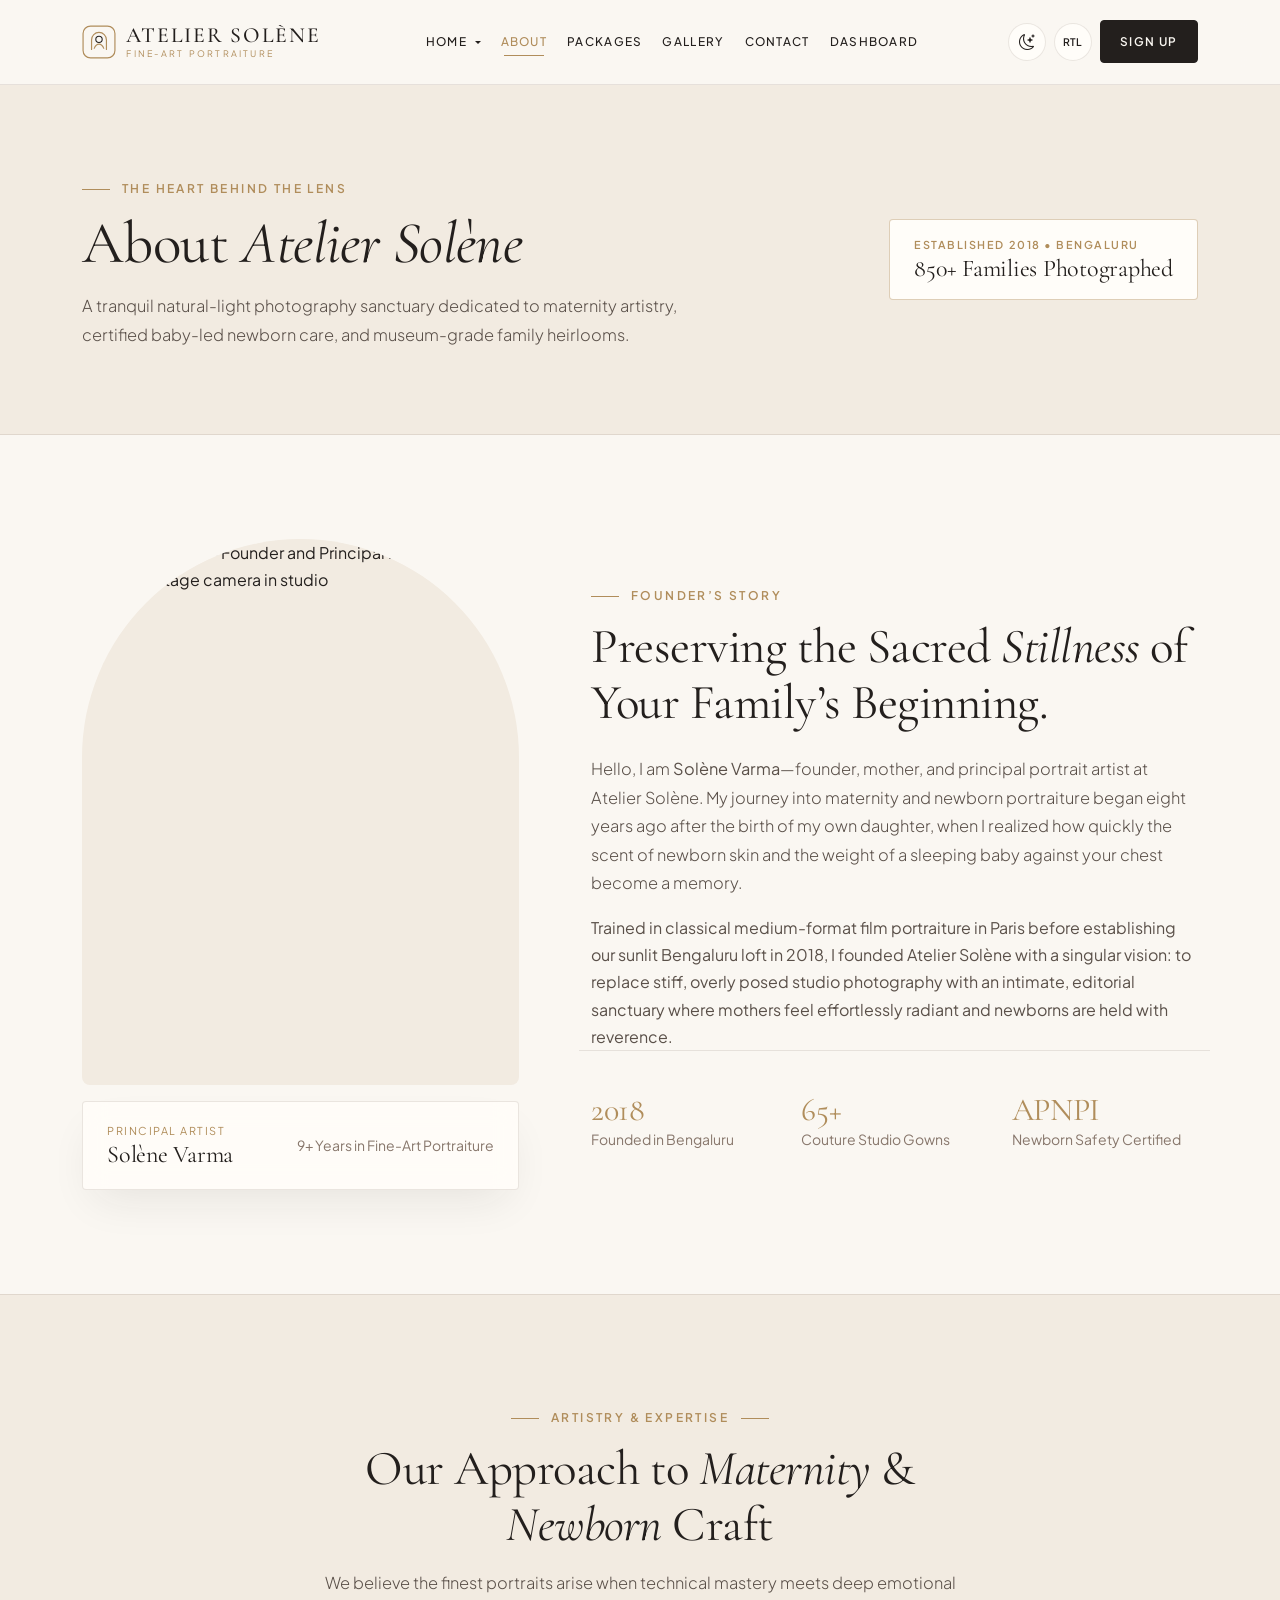
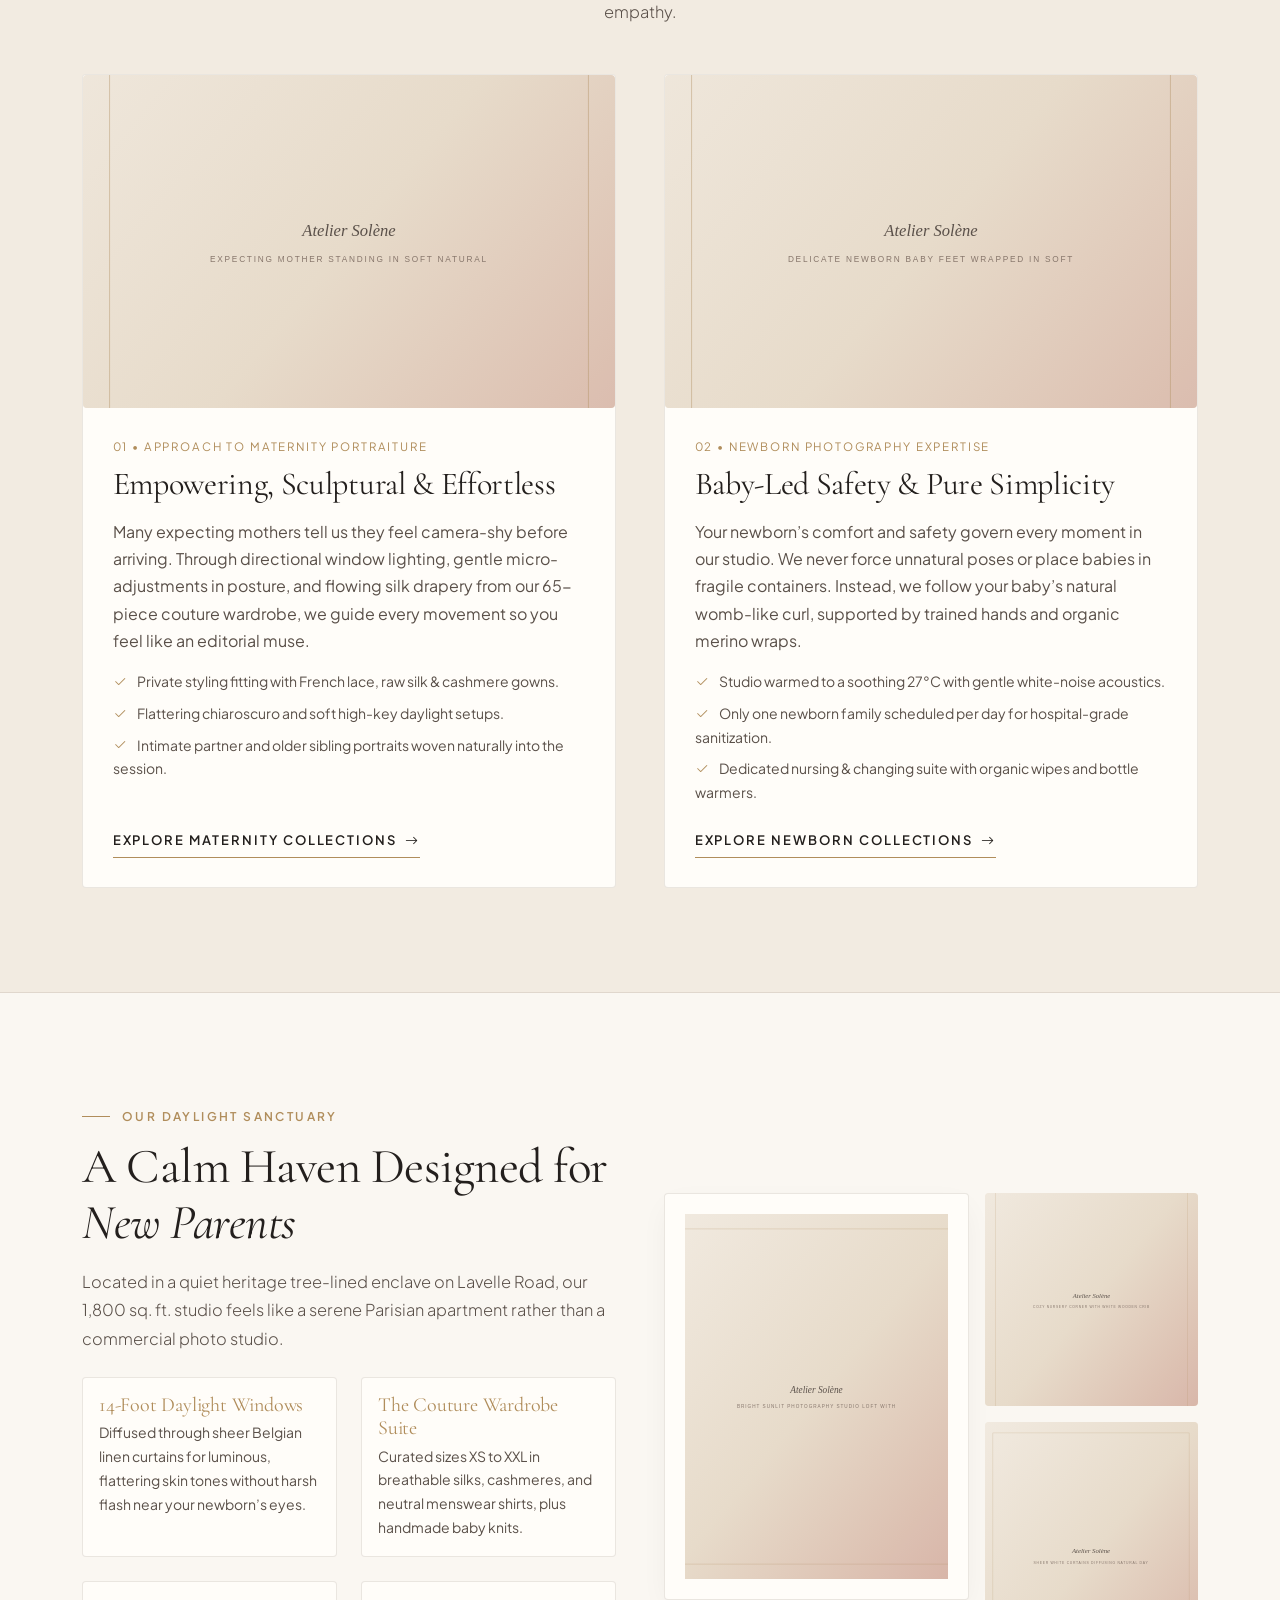
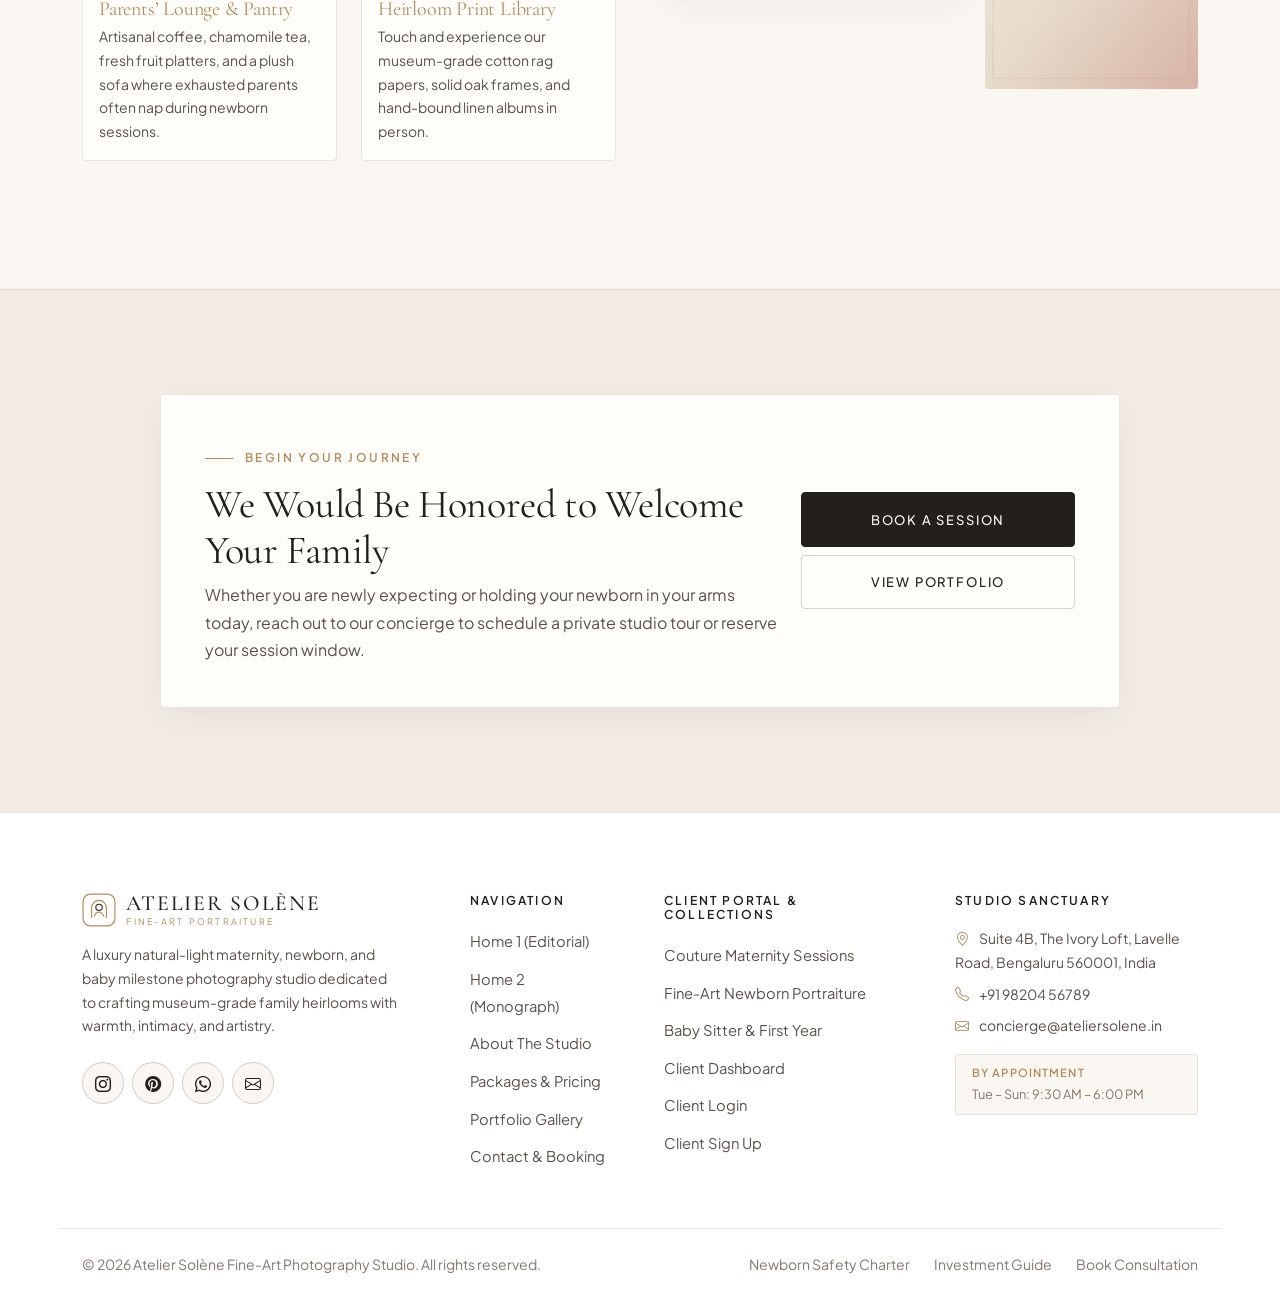
==== about.html @ eba4c321 "Your commit message" ====
<!DOCTYPE html>
<html lang="en" data-theme="light">
<head>
  <meta charset="UTF-8">
  <meta name="viewport" content="width=device-width, initial-scale=1.0">
  <title>About Our Studio | Atelier Solène Newborn &amp; Maternity Photography</title>
  <meta name="description" content="Meet Solène Varma and discover the story, philosophy, newborn safety expertise, and natural-light sanctuary of Atelier Solène Fine-Art Photography Studio.">
  <link rel="icon" type="image/svg+xml" href="assets/images/favicon.svg">

  <!-- Google Fonts -->
  <link rel="preconnect" href="https://fonts.googleapis.com">
  <link rel="preconnect" href="https://fonts.gstatic.com" crossorigin>
  <link href="https://fonts.googleapis.com/css2?family=Cormorant+Garamond:ital,wght@0,300;0,400;0,500;0,600;1,400;1,500&family=Plus+Jakarta+Sans:wght@300;400;500;600&display=swap" rel="stylesheet">

  <!-- Bootstrap 5.3 CSS & Bootstrap Icons -->
  <link href="https://cdn.jsdelivr.net/npm/bootstrap@5.3.3/dist/css/bootstrap.min.css" rel="stylesheet">
  <link href="https://cdn.jsdelivr.net/npm/bootstrap-icons@1.11.3/font/bootstrap-icons.min.css" rel="stylesheet">

  <!-- Custom Studio Stylesheet -->
  <link rel="stylesheet" href="assets/css/style.css">
</head>
<body class="has-fixed-navbar">

  <!-- ========================================================================
       FIXED SCROLL-DOWN NAVIGATION BAR
       ======================================================================== -->
  <header class="studio-navbar">
    <nav class="navbar navbar-expand-xl" aria-label="Main Navigation">
      <div class="container">
        <a class="navbar-brand-luxury" href="index.html">
          <svg class="brand-icon-svg" viewBox="0 0 64 64" fill="none" aria-hidden="true">
            <rect x="2" y="2" width="60" height="60" rx="14" stroke="#B08D5B" stroke-width="2.2"/>
            <path d="M18 46V28C18 20.268 24.268 14 32 14C39.732 14 46 20.268 46 28V46" stroke="#B08D5B" stroke-width="2.2" stroke-linecap="round"/>
            <circle cx="32" cy="27" r="6" stroke="currentColor" stroke-width="2"/>
            <path d="M23 44C25.2 38.5 28.4 36 32 36C35.6 36 38.8 38.5 41 44" stroke="#B08D5B" stroke-width="2" stroke-linecap="round"/>
          </svg>
          <span class="brand-text-wrap">
            <span class="brand-title">Atelier Solène</span>
            <span class="brand-sub">Fine-Art Portraiture</span>
          </span>
        </a>

        <div class="d-flex align-items-center gap-2 d-xl-none">
          <button type="button" class="theme-toggle-btn" aria-label="Toggle theme">
            <i class="bi bi-moon-stars"></i>
          </button>
          <button type="button" class="rtl-toggle-btn" aria-label="Toggle RTL layout">RTL</button>
          <button class="navbar-toggler" type="button" data-bs-toggle="collapse" data-bs-target="#studioNavbarCollapse" aria-controls="studioNavbarCollapse" aria-expanded="false" aria-label="Toggle navigation">
            <i class="bi bi-list fs-4"></i>
          </button>
        </div>

        <div class="collapse navbar-collapse" id="studioNavbarCollapse">
          <ul class="navbar-nav mx-auto">
            <li class="nav-item dropdown">
              <a class="nav-link dropdown-toggle" href="index.html" id="homeDropdown" role="button" data-bs-toggle="dropdown" aria-expanded="false">
                Home
              </a>
              <ul class="dropdown-menu" aria-labelledby="homeDropdown">
                <li>
                  <a class="dropdown-item" href="index.html">
                    <span>Home 1 — Editorial Studio</span>
                    <span class="demo-tag">01</span>
                  </a>
                </li>
                <li>
                  <a class="dropdown-item" href="home-2.html">
                    <span>Home 2 — Fine-Art Monograph</span>
                    <span class="demo-tag">02</span>
                  </a>
                </li>
              </ul>
            </li>
            <li class="nav-item">
              <a class="nav-link active" href="about.html">About</a>
            </li>
            <li class="nav-item">
              <a class="nav-link" href="packages.html">Packages</a>
            </li>
            <li class="nav-item">
              <a class="nav-link" href="gallery.html">Gallery</a>
            </li>
            <li class="nav-item">
              <a class="nav-link" href="contact.html">Contact</a>
            </li>
            <li class="nav-item">
              <a class="nav-link" href="dashboard.html">Dashboard</a>
            </li>
          </ul>

          <div class="navbar-actions">
            <button type="button" class="theme-toggle-btn d-none d-xl-inline-flex" aria-label="Toggle light or dark theme">
              <i class="bi bi-moon-stars"></i>
            </button>
            <button type="button" class="rtl-toggle-btn d-none d-xl-inline-flex" aria-label="Toggle RTL layout">RTL</button>
            <a href="signup.html" class="btn-nav-book">
              Sign Up
            </a>
          </div>
        </div>
      </div>
    </nav>
  </header>

  <main>
    <!-- ======================================================================
         UNIFORM NON-HOME PAGE HERO SECTION
         ====================================================================== -->
    <section class="page-hero">
      <div class="container">
        <div class="row align-items-center g-4">
          <div class="col-lg-8 gsap-hero-fade">
            <span class="eyebrow">The Heart Behind The Lens</span>
            <h1 class="display-editorial mb-3">
              About <em>Atelier Solène</em>
            </h1>
            <p class="section-subtitle mb-0" style="max-width: 650px;">
              A tranquil natural-light photography sanctuary dedicated to maternity artistry, certified baby-led newborn care, and museum-grade family heirlooms.
            </p>
          </div>
          <div class="col-lg-4 text-lg-end gsap-hero-fade">
            <div class="p-3 px-4 bg-surface border rounded-1 d-inline-block text-start" style="border-color: var(--border-gold) !important;">
              <span class="small text-gold text-uppercase fw-semibold d-block" style="letter-spacing: 0.14em; font-size: 0.68rem;">Established 2018 &bull; Bengaluru</span>
              <span class="font-serif fs-4">850+ Families Photographed</span>
            </div>
          </div>
        </div>
      </div>
    </section>

    <!-- ======================================================================
         1. PHOTOGRAPHER INTRODUCTION & STUDIO STORY
         ====================================================================== -->
    <section class="section-py-lg bg-ivory">
      <div class="container">
        <div class="row align-items-center g-5">
          <div class="col-lg-5 gsap-reveal">
            <div class="position-relative">
              <div class="photo-frame frame-arch ratio-portrait">
                <img src="https://images.pexels.com/photos/30752538/pexels-photo-30752538.jpeg?auto=compress&cs=tinysrgb&w=1000" alt="Solène Varma — Founder and Principal Photographer holding vintage camera in studio">
              </div>
              <div class="editorial-badge mt-3 d-flex align-items-center justify-content-between">
                <div>
                  <span class="small text-gold text-uppercase d-block" style="letter-spacing: 0.14em; font-size: 0.68rem;">Principal Artist</span>
                  <strong class="font-serif fs-4">Solène Varma</strong>
                </div>
                <span class="small text-muted-luxury">9+ Years in Fine-Art Portraiture</span>
              </div>
            </div>
          </div>

          <div class="col-lg-7 ps-lg-5 gsap-reveal">
            <span class="eyebrow">Founder’s Story</span>
            <h2 class="section-title mb-4">
              Preserving the Sacred <em>Stillness</em> of Your Family’s Beginning.
            </h2>
            <p class="section-subtitle mb-3">
              Hello, I am <strong>Solène Varma</strong>—founder, mother, and principal portrait artist at Atelier Solène. My journey into maternity and newborn portraiture began eight years ago after the birth of my own daughter, when I realized how quickly the scent of newborn skin and the weight of a sleeping baby against your chest become a memory.
            </p>
            <p class="text-secondary-luxury mb-4">
              Trained in classical medium-format film portraiture in Paris before establishing our sunlit Bengaluru loft in 2018, I founded Atelier Solène with a singular vision: to replace stiff, overly posed studio photography with an intimate, editorial sanctuary where mothers feel effortlessly radiant and newborns are held with reverence.
            </p>

            <div class="row g-4 pt-3 border-top" style="border-color: var(--border-subtle) !important;">
              <div class="col-sm-4">
                <div class="font-serif fs-2 text-gold">2018</div>
                <div class="small text-muted-luxury">Founded in Bengaluru</div>
              </div>
              <div class="col-sm-4">
                <div class="font-serif fs-2 text-gold">65+</div>
                <div class="small text-muted-luxury">Couture Studio Gowns</div>
              </div>
              <div class="col-sm-4">
                <div class="font-serif fs-2 text-gold">APNPI</div>
                <div class="small text-muted-luxury">Newborn Safety Certified</div>
              </div>
            </div>
          </div>
        </div>
      </div>
    </section>

    <!-- ======================================================================
         2. PHOTOGRAPHY PHILOSOPHY & DUAL EXPERTISE (MATERNITY + NEWBORN)
         ====================================================================== -->
    <section class="section-py-lg bg-beige border-top border-bottom" style="border-color: var(--border-subtle) !important;">
      <div class="container">
        <div class="text-center mx-auto mb-5 gsap-reveal" style="max-width: 700px;">
          <span class="eyebrow center">Artistry &amp; Expertise</span>
          <h2 class="section-title">Our Approach to <em>Maternity</em> &amp; <em>Newborn</em> Craft</h2>
          <p class="section-subtitle mb-0">
            We believe the finest portraits arise when technical mastery meets deep emotional empathy.
          </p>
        </div>

        <div class="row g-5 align-items-stretch">
          <div class="col-lg-6 gsap-reveal">
            <div class="showcase-card h-100 d-flex flex-column">
              <div class="photo-frame ratio-landscape">
                <img src="https://images.pexels.com/photos/27756196/pexels-photo-27756196.jpeg?auto=compress&cs=tinysrgb&w=1000" alt="Expecting mother standing in soft natural window light" loading="lazy">
              </div>
              <div class="showcase-card-body flex-grow-1 d-flex flex-column justify-content-between">
                <div>
                  <span class="showcase-meta">01 &bull; Approach to Maternity Portraiture</span>
                  <h3 class="h2 font-serif mb-3">Empowering, Sculptural &amp; Effortless</h3>
                  <p class="text-secondary-luxury mb-3">
                    Many expecting mothers tell us they feel camera-shy before arriving. Through directional window lighting, gentle micro-adjustments in posture, and flowing silk drapery from our 65-piece couture wardrobe, we guide every movement so you feel like an editorial muse.
                  </p>
                  <ul class="small text-secondary-luxury mb-4">
                    <li class="mb-2"><i class="bi bi-check2 text-gold me-2"></i> Private styling fitting with French lace, raw silk &amp; cashmere gowns.</li>
                    <li class="mb-2"><i class="bi bi-check2 text-gold me-2"></i> Flattering chiaroscuro and soft high-key daylight setups.</li>
                    <li><i class="bi bi-check2 text-gold me-2"></i> Intimate partner and older sibling portraits woven naturally into the session.</li>
                  </ul>
                </div>
                <a href="packages.html#maternity-collection" class="btn-editorial-link align-self-start">
                  <span>Explore Maternity Collections</span>
                  <i class="bi bi-arrow-right"></i>
                </a>
              </div>
            </div>
          </div>

          <div class="col-lg-6 gsap-reveal">
            <div class="showcase-card h-100 d-flex flex-column">
              <div class="photo-frame ratio-landscape">
                <img src="https://images.pexels.com/photos/30327344/pexels-photo-30327344.jpeg?auto=compress&cs=tinysrgb&w=1000" alt="Delicate newborn baby feet wrapped in soft neutral knit blanket" loading="lazy">
              </div>
              <div class="showcase-card-body flex-grow-1 d-flex flex-column justify-content-between">
                <div>
                  <span class="showcase-meta">02 &bull; Newborn Photography Expertise</span>
                  <h3 class="h2 font-serif mb-3">Baby-Led Safety &amp; Pure Simplicity</h3>
                  <p class="text-secondary-luxury mb-3">
                    Your newborn’s comfort and safety govern every moment in our studio. We never force unnatural poses or place babies in fragile containers. Instead, we follow your baby’s natural womb-like curl, supported by trained hands and organic merino wraps.
                  </p>
                  <ul class="small text-secondary-luxury mb-4">
                    <li class="mb-2"><i class="bi bi-check2 text-gold me-2"></i> Studio warmed to a soothing 27°C with gentle white-noise acoustics.</li>
                    <li class="mb-2"><i class="bi bi-check2 text-gold me-2"></i> Only one newborn family scheduled per day for hospital-grade sanitization.</li>
                    <li><i class="bi bi-check2 text-gold me-2"></i> Dedicated nursing &amp; changing suite with organic wipes and bottle warmers.</li>
                  </ul>
                </div>
                <a href="packages.html#newborn-collection" class="btn-editorial-link align-self-start">
                  <span>Explore Newborn Collections</span>
                  <i class="bi bi-arrow-right"></i>
                </a>
              </div>
            </div>
          </div>
        </div>
      </div>
    </section>

    <!-- ======================================================================
         3. THE STUDIO ENVIRONMENT & CLIENT EXPERIENCE
         ====================================================================== -->
    <section class="section-py-lg bg-ivory">
      <div class="container">
        <div class="row align-items-center g-5">
          <div class="col-lg-6 gsap-reveal">
            <span class="eyebrow">Our Daylight Sanctuary</span>
            <h2 class="section-title">
              A Calm Haven Designed for <em>New Parents</em>
            </h2>
            <p class="section-subtitle mb-4">
              Located in a quiet heritage tree-lined enclave on Lavelle Road, our 1,800 sq. ft. studio feels like a serene Parisian apartment rather than a commercial photo studio.
            </p>

            <div class="row g-4 mb-4">
              <div class="col-sm-6">
                <div class="p-3 bg-surface border rounded-1 h-100" style="border-color: var(--border-subtle) !important;">
                  <h3 class="h5 font-serif text-gold mb-1">14-Foot Daylight Windows</h3>
                  <p class="small text-secondary-luxury mb-0">
                    Diffused through sheer Belgian linen curtains for luminous, flattering skin tones without harsh flash near your newborn’s eyes.
                  </p>
                </div>
              </div>
              <div class="col-sm-6">
                <div class="p-3 bg-surface border rounded-1 h-100" style="border-color: var(--border-subtle) !important;">
                  <h3 class="h5 font-serif text-gold mb-1">The Couture Wardrobe Suite</h3>
                  <p class="small text-secondary-luxury mb-0">
                    Curated sizes XS to XXL in breathable silks, cashmeres, and neutral menswear shirts, plus handmade baby knits.
                  </p>
                </div>
              </div>
              <div class="col-sm-6">
                <div class="p-3 bg-surface border rounded-1 h-100" style="border-color: var(--border-subtle) !important;">
                  <h3 class="h5 font-serif text-gold mb-1">Parents’ Lounge &amp; Pantry</h3>
                  <p class="small text-secondary-luxury mb-0">
                    Artisanal coffee, chamomile tea, fresh fruit platters, and a plush sofa where exhausted parents often nap during newborn sessions.
                  </p>
                </div>
              </div>
              <div class="col-sm-6">
                <div class="p-3 bg-surface border rounded-1 h-100" style="border-color: var(--border-subtle) !important;">
                  <h3 class="h5 font-serif text-gold mb-1">Heirloom Print Library</h3>
                  <p class="small text-secondary-luxury mb-0">
                    Touch and experience our museum-grade cotton rag papers, solid oak frames, and hand-bound linen albums in person.
                  </p>
                </div>
              </div>
            </div>
          </div>

          <div class="col-lg-6 gsap-reveal">
            <div class="row g-3">
              <div class="col-7">
                <div class="photo-frame frame-museum ratio-tall">
                  <img src="https://images.pexels.com/photos/29012619/pexels-photo-29012619.jpeg?auto=compress&cs=tinysrgb&w=900" alt="Bright sunlit photography studio loft with soft white interiors" loading="lazy">
                </div>
              </div>
              <div class="col-5 d-flex flex-column justify-content-between gap-3">
                <div class="photo-frame ratio-square">
                  <img src="https://images.pexels.com/photos/11116578/pexels-photo-11116578.jpeg?auto=compress&cs=tinysrgb&w=600" alt="Cozy nursery corner with white wooden crib in natural light" loading="lazy">
                </div>
                <div class="photo-frame ratio-portrait">
                  <img src="https://images.pexels.com/photos/8082565/pexels-photo-8082565.jpeg?auto=compress&cs=tinysrgb&w=600" alt="Sheer white curtains diffusing natural daylight in studio" loading="lazy">
                </div>
              </div>
            </div>
          </div>
        </div>
      </div>
    </section>

    <!-- ======================================================================
         4. WHY FAMILIES CHOOSE ATELIER SOLÈNE & FINAL CTA
         ====================================================================== -->
    <section class="section-py-lg bg-beige border-top" style="border-color: var(--border-subtle) !important;">
      <div class="container">
        <div class="luxury-form-card mx-auto gsap-reveal" style="max-width: 960px;">
          <div class="row align-items-center g-4">
            <div class="col-lg-8">
              <span class="eyebrow">Begin Your Journey</span>
              <h2 class="h1 font-serif mb-2">We Would Be Honored to Welcome Your Family</h2>
              <p class="text-secondary-luxury mb-0">
                Whether you are newly expecting or holding your newborn in your arms today, reach out to our concierge to schedule a private studio tour or reserve your session window.
              </p>
            </div>
            <div class="col-lg-4 text-lg-end">
              <a href="contact.html#enquiry-form" class="btn-luxury btn-luxury-primary w-100 mb-2">
                Book a Session
              </a>
              <a href="gallery.html" class="btn-luxury btn-luxury-outline w-100">
                View Portfolio
              </a>
            </div>
          </div>
        </div>
      </div>
    </section>
  </main>

  <!-- ========================================================================
       ELEGANT MULTI-COLUMN FOOTER (WHITE IN LIGHT MODE)
       ======================================================================== -->
  <footer class="studio-footer">
    <div class="container">
      <div class="row g-5 pb-5 border-bottom" style="border-color: var(--border-subtle) !important;">
        <div class="col-lg-4">
          <a class="navbar-brand-luxury mb-3 d-inline-flex" href="index.html">
            <svg class="brand-icon-svg" viewBox="0 0 64 64" fill="none" aria-hidden="true">
              <rect x="2" y="2" width="60" height="60" rx="14" stroke="#B08D5B" stroke-width="2.2"/>
              <path d="M18 46V28C18 20.268 24.268 14 32 14C39.732 14 46 20.268 46 28V46" stroke="#B08D5B" stroke-width="2.2" stroke-linecap="round"/>
              <circle cx="32" cy="27" r="6" stroke="currentColor" stroke-width="2"/>
              <path d="M23 44C25.2 38.5 28.4 36 32 36C35.6 36 38.8 38.5 41 44" stroke="#B08D5B" stroke-width="2" stroke-linecap="round"/>
            </svg>
            <span class="brand-text-wrap">
              <span class="brand-title">Atelier Solène</span>
              <span class="brand-sub">Fine-Art Portraiture</span>
            </span>
          </a>
          <p class="small text-secondary-luxury mb-4 pe-lg-4">
            A luxury natural-light maternity, newborn, and baby milestone photography studio dedicated to crafting museum-grade family heirlooms with warmth, intimacy, and artistry.
          </p>
          <div class="d-flex align-items-center gap-2">
            <a href="https://instagram.com" target="_blank" rel="noopener noreferrer" class="social-circle-link" aria-label="Instagram">
              <i class="bi bi-instagram"></i>
            </a>
            <a href="https://pinterest.com" target="_blank" rel="noopener noreferrer" class="social-circle-link" aria-label="Pinterest">
              <i class="bi bi-pinterest"></i>
            </a>
            <a href="https://wa.me/919820456789" target="_blank" rel="noopener noreferrer" class="social-circle-link" aria-label="WhatsApp">
              <i class="bi bi-whatsapp"></i>
            </a>
            <a href="mailto:concierge@ateliersolene.in" class="social-circle-link" aria-label="Email Us">
              <i class="bi bi-envelope"></i>
            </a>
          </div>
        </div>

        <div class="col-6 col-md-4 col-lg-2">
          <h3 class="footer-heading">Navigation</h3>
          <ul class="footer-links">
            <li><a href="index.html">Home 1 (Editorial)</a></li>
            <li><a href="home-2.html">Home 2 (Monograph)</a></li>
            <li><a href="about.html">About The Studio</a></li>
            <li><a href="packages.html">Packages &amp; Pricing</a></li>
            <li><a href="gallery.html">Portfolio Gallery</a></li>
            <li><a href="contact.html">Contact &amp; Booking</a></li>
          </ul>
        </div>

        <div class="col-6 col-md-4 col-lg-3">
          <h3 class="footer-heading">Client Portal &amp; Collections</h3>
          <ul class="footer-links">
            <li><a href="packages.html#maternity-collection">Couture Maternity Sessions</a></li>
            <li><a href="packages.html#newborn-collection">Fine-Art Newborn Portraiture</a></li>
            <li><a href="packages.html#milestone-collection">Baby Sitter &amp; First Year</a></li>
            <li><a href="dashboard.html">Client Dashboard</a></li>
            <li><a href="login.html">Client Login</a></li>
            <li><a href="signup.html">Client Sign Up</a></li>
          </ul>
        </div>

        <div class="col-md-4 col-lg-3">
          <h3 class="footer-heading">Studio Sanctuary</h3>
          <p class="small text-secondary-luxury mb-2">
            <i class="bi bi-geo-alt text-gold me-2"></i>
            Suite 4B, The Ivory Loft, Lavelle Road, Bengaluru 560001, India
          </p>
          <p class="small text-secondary-luxury mb-2">
            <i class="bi bi-telephone text-gold me-2"></i>
            <a href="tel:+919820456789">+91 98204 56789</a>
          </p>
          <p class="small text-secondary-luxury mb-3">
            <i class="bi bi-envelope text-gold me-2"></i>
            <a href="mailto:concierge@ateliersolene.in">concierge@ateliersolene.in</a>
          </p>
          <div class="p-2 px-3 rounded-1 bg-ivory border small" style="border-color: var(--border-subtle) !important;">
            <span class="text-gold d-block fw-semibold" style="font-size: 0.7rem; letter-spacing: 0.1em; text-transform: uppercase;">By Appointment</span>
            <span class="text-muted-luxury" style="font-size: 0.8rem;">Tue – Sun: 9:30 AM – 6:00 PM</span>
          </div>
        </div>
      </div>

      <div class="d-flex flex-wrap justify-content-between align-items-center pt-4 gap-3 small text-muted-luxury">
        <div>
          &copy; 2026 Atelier Solène Fine-Art Photography Studio. All rights reserved.
        </div>
        <div class="d-flex gap-4">
          <a href="about.html">Newborn Safety Charter</a>
          <a href="packages.html">Investment Guide</a>
          <a href="contact.html">Book Consultation</a>
        </div>
      </div>
    </div>
  </footer>

  <button type="button" class="back-to-top" aria-label="Back to top">
    <i class="bi bi-arrow-up"></i>
  </button>

  <script src="https://cdn.jsdelivr.net/npm/bootstrap@5.3.3/dist/js/bootstrap.bundle.min.js"></script>
  <script src="https://cdnjs.cloudflare.com/ajax/libs/gsap/3.12.5/gsap.min.js"></script>
  <script src="https://cdnjs.cloudflare.com/ajax/libs/gsap/3.12.5/ScrollTrigger.min.js"></script>
  <script src="assets/js/main.js"></script>
</body>
</html>
---- assets/css/style.css ----
/* ==========================================================================
   ATELIER SOLÈNE — Luxury Newborn & Maternity Photography Studio Template
   Stylesheet: Design System, Fixed Navbar, Page Hero, Dashboard, RTL & Responsive
   ========================================================================== */

:root,
[data-theme="light"] {
  /* Color Palette - Light Theme (Warm Ivory, Creamy White, Soft Beige, Dusty Rose, Antique Gold) */
  --bg-primary: #FAF7F2;
  --bg-secondary: #F2EBE1;
  --bg-surface: #FFFDF9;
  --bg-elevated: #FFFFFF;
  --footer-bg: #FFFFFF;
  --bg-glass: rgba(250, 247, 242, 0.92);
  --bg-glass-card: rgba(255, 253, 249, 0.88);

  --text-primary: #231F1D;
  --text-secondary: #5A5049;
  --text-muted: #87766B;
  --text-on-dark: #FAF7F2;

  --accent-gold: #B08D5B;
  --accent-gold-hover: #967546;
  --accent-gold-soft: rgba(176, 141, 91, 0.12);
  --accent-rose: #D8B4A6;
  --accent-rose-soft: rgba(216, 180, 166, 0.22);
  --accent-taupe: #8C7B70;
  --accent-champagne: #E8DCCB;

  --border-subtle: rgba(140, 123, 112, 0.18);
  --border-strong: rgba(140, 123, 112, 0.32);
  --border-gold: rgba(176, 141, 91, 0.42);

  --shadow-xs: 0 4px 12px rgba(35, 31, 29, 0.04);
  --shadow-sm: 0 10px 30px -6px rgba(35, 31, 29, 0.06);
  --shadow-md: 0 20px 45px -12px rgba(35, 31, 29, 0.09);
  --shadow-lg: 0 30px 60px -15px rgba(35, 31, 29, 0.13);

  --img-filter: brightness(1) contrast(0.99);

  /* Typography */
  --font-serif: 'Cormorant Garamond', Georgia, 'Times New Roman', serif;
  --font-sans: 'Plus Jakarta Sans', -apple-system, BlinkMacSystemFont, 'Segoe UI', Roboto, sans-serif;

  /* 4px / 8px Spacing Scale */
  --space-1: 0.25rem;  /* 4px */
  --space-2: 0.5rem;   /* 8px */
  --space-3: 0.75rem;  /* 12px */
  --space-4: 1rem;     /* 16px */
  --space-5: 1.5rem;   /* 24px */
  --space-6: 2rem;     /* 32px */
  --space-7: 2.5rem;   /* 40px */
  --space-8: 3rem;     /* 48px */
  --space-9: 4rem;     /* 64px */
  --space-10: 5rem;    /* 80px */
  --space-11: 6.5rem;  /* 104px */

  /* Transitions & Radii */
  --radius-sm: 4px;
  --radius-md: 8px;
  --radius-lg: 16px;
  --radius-arch: 220px 220px 8px 8px;
  --ease-luxury: cubic-bezier(0.22, 1, 0.36, 1);
  --transition-base: 0.35s cubic-bezier(0.22, 1, 0.36, 1);
  --transition-slow: 0.75s cubic-bezier(0.22, 1, 0.36, 1);
}

[data-theme="dark"] {
  --bg-primary: #141210;
  --bg-secondary: #1C1916;
  --bg-surface: #211D1A;
  --bg-elevated: #2A2521;
  --footer-bg: #181512;
  --bg-glass: rgba(20, 18, 16, 0.92);
  --bg-glass-card: rgba(33, 29, 26, 0.88);

  --text-primary: #F5EFE6;
  --text-secondary: #C8BDB2;
  --text-muted: #9A8C7E;
  --text-on-dark: #F5EFE6;

  --accent-gold: #CCA978;
  --accent-gold-hover: #DFBF91;
  --accent-gold-soft: rgba(204, 169, 120, 0.15);
  --accent-rose: #C99E90;
  --accent-rose-soft: rgba(201, 158, 144, 0.16);
  --accent-taupe: #A89688;
  --accent-champagne: #332C26;

  --border-subtle: rgba(232, 220, 203, 0.12);
  --border-strong: rgba(232, 220, 203, 0.24);
  --border-gold: rgba(204, 169, 120, 0.42);

  --shadow-xs: 0 4px 12px rgba(0, 0, 0, 0.25);
  --shadow-sm: 0 10px 30px -6px rgba(0, 0, 0, 0.38);
  --shadow-md: 0 20px 45px -12px rgba(0, 0, 0, 0.48);
  --shadow-lg: 0 30px 60px -15px rgba(0, 0, 0, 0.62);

  --img-filter: brightness(0.94) contrast(1.02);
}

/* ==========================================================================
   1. RESET & BASE STYLES
   ========================================================================== */
*,
*::before,
*::after {
  box-sizing: border-box;
}

html {
  scroll-behavior: smooth;
  overflow-x: clip;
  max-width: 100%;
}

body {
  font-family: var(--font-sans);
  font-weight: 400;
  font-size: 1rem;
  line-height: 1.7;
  color: var(--text-primary);
  background-color: var(--bg-primary);
  margin: 0;
  padding: 0;
  overflow-x: clip;
  max-width: 100%;
  -webkit-font-smoothing: antialiased;
  -moz-osx-font-smoothing: grayscale;
  transition: background-color 0.35s ease, color 0.35s ease;
}

body.has-fixed-navbar {
  padding-top: 76px;
}

img,
svg,
video {
  max-width: 100%;
  height: auto;
  display: block;
}

img {
  filter: var(--img-filter);
  transition: filter var(--transition-base), transform var(--transition-slow);
}

a {
  color: inherit;
  text-decoration: none;
  transition: color var(--transition-base), opacity var(--transition-base);
}

a:hover {
  color: var(--accent-gold);
}

ul, ol {
  margin: 0;
  padding: 0;
  list-style: none;
}

::selection {
  background-color: var(--accent-rose);
  color: #231F1D;
}

/* ==========================================================================
   2. TYPOGRAPHY & EDITORIAL HIERARCHY
   ========================================================================== */
h1, h2, h3, h4, h5, h6,
.font-serif {
  font-family: var(--font-serif);
  font-weight: 400;
  line-height: 1.16;
  color: var(--text-primary);
  margin-top: 0;
  letter-spacing: -0.01em;
}

h1 em, h2 em, h3 em, h4 em,
.serif-italic {
  font-family: var(--font-serif);
  font-style: italic;
  font-weight: 400;
}

.display-hero {
  font-size: clamp(2.6rem, 5vw + 0.8rem, 4.75rem);
  line-height: 1.08;
  letter-spacing: -0.015em;
}

.display-editorial {
  font-size: clamp(2.35rem, 4vw + 0.5rem, 3.85rem);
  line-height: 1.1;
}

.section-title {
  font-size: clamp(2rem, 3.2vw + 0.5rem, 3.25rem);
  line-height: 1.15;
  margin-bottom: var(--space-4);
}

.section-subtitle {
  font-size: clamp(1.02rem, 1.1vw, 1.15rem);
  color: var(--text-secondary);
  line-height: 1.75;
  font-weight: 300;
}

.eyebrow {
  display: inline-flex;
  align-items: center;
  gap: 0.75rem;
  font-family: var(--font-sans);
  font-size: 0.75rem;
  font-weight: 600;
  text-transform: uppercase;
  letter-spacing: 0.2em;
  color: var(--accent-gold);
  margin-bottom: var(--space-3);
}

.eyebrow::before {
  content: "";
  display: inline-block;
  width: 28px;
  height: 1px;
  background-color: var(--accent-gold);
}

.eyebrow.center::after {
  content: "";
  display: inline-block;
  width: 28px;
  height: 1px;
  background-color: var(--accent-gold);
}

.editorial-quote {
  font-family: var(--font-serif);
  font-size: clamp(1.5rem, 2.5vw, 2.35rem);
  font-style: italic;
  line-height: 1.4;
  color: var(--text-primary);
}

.text-gold {
  color: var(--accent-gold) !important;
}

.text-muted-luxury {
  color: var(--text-muted) !important;
}

.text-secondary-luxury {
  color: var(--text-secondary) !important;
}

.bg-ivory {
  background-color: var(--bg-primary) !important;
}

.bg-beige {
  background-color: var(--bg-secondary) !important;
}

.bg-surface {
  background-color: var(--bg-surface) !important;
}

/* Section Padding */
.section-py {
  padding-top: var(--space-10);
  padding-bottom: var(--space-10);
}

.section-py-lg {
  padding-top: var(--space-11);
  padding-bottom: var(--space-11);
}

/* Uniform Non-Home Page Hero Height */
.page-hero {
  min-height: 350px;
  display: flex;
  align-items: center;
  padding: 3.5rem 0;
  background-color: var(--bg-secondary);
  border-bottom: 1px solid var(--border-subtle);
}

@media (max-width: 991.98px) {
  .section-py {
    padding-top: var(--space-8);
    padding-bottom: var(--space-8);
  }
  .section-py-lg {
    padding-top: var(--space-9);
    padding-bottom: var(--space-9);
  }
  .page-hero {
    min-height: 310px;
    padding: 2.75rem 0;
  }
}

/* ==========================================================================
   3. BUTTONS & INTERACTIVE CTAs
   ========================================================================== */
.btn-luxury {
  display: inline-flex;
  align-items: center;
  justify-content: center;
  gap: 0.625rem;
  font-family: var(--font-sans);
  font-size: 0.8125rem;
  font-weight: 500;
  text-transform: uppercase;
  letter-spacing: 0.14em;
  padding: 0.95rem 1.85rem;
  border-radius: var(--radius-sm);
  border: 1px solid transparent;
  cursor: pointer;
  transition: all var(--transition-base);
  white-space: nowrap;
  text-decoration: none;
}

.btn-luxury-primary {
  background-color: var(--text-primary);
  color: var(--bg-primary);
  border-color: var(--text-primary);
}

.btn-luxury-primary:hover,
.btn-luxury-primary:focus {
  background-color: var(--accent-gold);
  border-color: var(--accent-gold);
  color: #FFFDF9;
  transform: translateY(-2px);
  box-shadow: var(--shadow-sm);
}

.btn-luxury-gold {
  background-color: var(--accent-gold);
  color: #FFFDF9;
  border-color: var(--accent-gold);
}

.btn-luxury-gold:hover,
.btn-luxury-gold:focus {
  background-color: var(--accent-gold-hover);
  border-color: var(--accent-gold-hover);
  color: #FFFDF9;
  transform: translateY(-2px);
  box-shadow: var(--shadow-sm);
}

.btn-luxury-outline {
  background-color: transparent;
  color: var(--text-primary);
  border-color: var(--border-strong);
}

.btn-luxury-outline:hover,
.btn-luxury-outline:focus {
  background-color: var(--text-primary);
  color: var(--bg-primary);
  border-color: var(--text-primary);
  transform: translateY(-2px);
}

.btn-editorial-link {
  display: inline-flex;
  align-items: center;
  gap: 0.5rem;
  font-size: 0.8125rem;
  font-weight: 600;
  text-transform: uppercase;
  letter-spacing: 0.15em;
  color: var(--text-primary);
  padding-bottom: 0.35rem;
  border-bottom: 1px solid var(--accent-gold);
  transition: all var(--transition-base);
}

.btn-editorial-link i,
.btn-editorial-link svg {
  transition: transform var(--transition-base);
}

.btn-editorial-link:hover {
  color: var(--accent-gold);
  border-bottom-color: var(--accent-gold);
}

.btn-editorial-link:hover i,
.btn-editorial-link:hover svg {
  transform: translateX(4px);
}

/* ==========================================================================
   4. FIXED SCROLL-DOWN NAVBAR & BRAND LOGO MARK
   ========================================================================== */
.studio-navbar {
  position: fixed;
  top: 0;
  left: 0;
  right: 0;
  width: 100%;
  z-index: 1030;
  background-color: var(--bg-glass);
  backdrop-filter: blur(16px);
  -webkit-backdrop-filter: blur(16px);
  border-bottom: 1px solid var(--border-subtle);
  padding: 0.78rem 0;
  transition: padding var(--transition-base), background-color var(--transition-base), box-shadow var(--transition-base);
}

.studio-navbar.navbar-scrolled {
  padding: 0.58rem 0;
  box-shadow: var(--shadow-sm);
}

.navbar-brand-luxury {
  display: inline-flex;
  align-items: center;
  gap: 0.65rem;
  color: var(--text-primary) !important;
  text-decoration: none;
  margin-right: 1rem;
  flex-shrink: 0;
}

.brand-icon-svg {
  width: 34px;
  height: 34px;
  flex-shrink: 0;
  display: block;
}

.brand-text-wrap {
  display: flex;
  flex-direction: column;
  line-height: 1;
}

.navbar-brand-luxury .brand-title {
  font-family: var(--font-serif);
  font-size: 1.5rem;
  font-weight: 500;
  letter-spacing: 0.08em;
  text-transform: uppercase;
}

.navbar-brand-luxury .brand-sub {
  font-family: var(--font-sans);
  font-size: 0.56rem;
  letter-spacing: 0.25em;
  text-transform: uppercase;
  color: var(--accent-gold);
  margin-top: 3px;
}

.studio-navbar .navbar-nav {
  align-items: center;
  gap: 0.15rem;
}

.studio-navbar .nav-link {
  font-family: var(--font-sans);
  font-size: 0.78rem;
  font-weight: 500;
  text-transform: uppercase;
  letter-spacing: 0.11em;
  color: var(--text-primary) !important;
  padding: 0.5rem 0.75rem !important;
  position: relative;
  white-space: nowrap;
  transition: color var(--transition-base);
}

.studio-navbar .nav-link::after {
  content: "";
  position: absolute;
  bottom: 4px;
  left: 0.75rem;
  right: 0.75rem;
  height: 1px;
  background-color: var(--accent-gold);
  transform: scaleX(0);
  transform-origin: right;
  transition: transform var(--transition-base);
}

.studio-navbar .nav-link:hover,
.studio-navbar .nav-link.active {
  color: var(--accent-gold) !important;
}

.studio-navbar .nav-link:hover::after,
.studio-navbar .nav-link.active::after {
  transform: scaleX(1);
  transform-origin: left;
}

/* Remove double underline on dropdown toggle arrow */
.studio-navbar .dropdown-toggle::after {
  display: inline-block;
  position: static;
  width: auto;
  height: auto;
  background: transparent;
  transform: none;
  margin-left: 0.35em;
  vertical-align: 0.18em;
  border-top: 0.3em solid;
  border-right: 0.28em solid transparent;
  border-bottom: 0;
  border-left: 0.28em solid transparent;
}

/* Desktop Hover & Click Dropdown Support */
.studio-navbar .dropdown-menu {
  background-color: var(--bg-surface);
  border: 1px solid var(--border-subtle);
  border-radius: var(--radius-sm);
  box-shadow: var(--shadow-md);
  padding: 0.6rem;
  min-width: 230px;
  margin-top: 0.25rem;
}

@media (min-width: 1200px) {
  .studio-navbar .nav-item.dropdown:hover > .dropdown-menu {
    display: block;
    margin-top: 0;
    animation: navFadeIn 0.22s ease forwards;
  }
}

@keyframes navFadeIn {
  from {
    opacity: 0;
    transform: translateY(6px);
  }
  to {
    opacity: 1;
    transform: translateY(0);
  }
}

.studio-navbar .dropdown-item {
  font-family: var(--font-sans);
  font-size: 0.78rem;
  font-weight: 500;
  letter-spacing: 0.08em;
  text-transform: uppercase;
  color: var(--text-primary);
  padding: 0.65rem 0.9rem;
  border-radius: var(--radius-sm);
  display: flex;
  align-items: center;
  justify-content: space-between;
  transition: all 0.2s ease;
}

.studio-navbar .dropdown-item span.demo-tag {
  font-size: 0.65rem;
  letter-spacing: 0.1em;
  color: var(--accent-gold);
  background: var(--accent-gold-soft);
  padding: 2px 7px;
  border-radius: 3px;
}

.studio-navbar .dropdown-item:hover,
.studio-navbar .dropdown-item:focus,
.studio-navbar .dropdown-item.active {
  background-color: var(--bg-secondary);
  color: var(--accent-gold);
}

/* Navbar Actions (Theme Toggle, RTL Toggle, Sign Up Button) */
.navbar-actions {
  display: flex;
  align-items: center;
  gap: 0.5rem;
  flex-shrink: 0;
}

.theme-toggle-btn,
.rtl-toggle-btn {
  width: 38px;
  height: 38px;
  border-radius: 50%;
  border: 1px solid var(--border-subtle);
  background-color: var(--bg-surface);
  color: var(--text-primary);
  display: inline-flex;
  align-items: center;
  justify-content: center;
  cursor: pointer;
  transition: all var(--transition-base);
  flex-shrink: 0;
  padding: 0;
}

.rtl-toggle-btn {
  font-family: var(--font-sans);
  font-size: 0.65rem;
  font-weight: 600;
  letter-spacing: 0.04em;
  text-transform: uppercase;
  line-height: 1;
}

.theme-toggle-btn:hover,
.rtl-toggle-btn:hover {
  border-color: var(--accent-gold);
  color: var(--accent-gold);
  transform: translateY(-1px);
}

[dir="rtl"] .rtl-toggle-btn {
  border-color: var(--accent-gold);
  color: var(--accent-gold);
  background-color: var(--accent-gold-soft);
}

.btn-nav-book {
  font-size: 0.74rem;
  font-weight: 600;
  letter-spacing: 0.12em;
  text-transform: uppercase;
  padding: 0.65rem 1.2rem;
  background-color: var(--text-primary);
  color: var(--bg-primary) !important;
  border-radius: var(--radius-sm);
  border: 1px solid var(--text-primary);
  white-space: nowrap;
  transition: all var(--transition-base);
}

.btn-nav-book:hover {
  background-color: var(--accent-gold);
  border-color: var(--accent-gold);
  color: #FFFDF9 !important;
}

/* Custom Hamburger Toggler */
.studio-navbar .navbar-toggler {
  border: 1px solid var(--border-subtle);
  padding: 0.4rem 0.6rem;
  color: var(--text-primary);
  border-radius: var(--radius-sm);
  box-shadow: none !important;
}

.studio-navbar .navbar-toggler:hover {
  border-color: var(--accent-gold);
}

@media (min-width: 1200px) and (max-width: 1399.98px) {
  .navbar-brand-luxury .brand-title {
    font-size: 1.35rem;
  }
  .studio-navbar .nav-link {
    font-size: 0.74rem;
    padding: 0.5rem 0.55rem !important;
  }
}

@media (max-width: 1199.98px) {
  .studio-navbar .navbar-collapse {
    background-color: var(--bg-surface);
    border: 1px solid var(--border-subtle);
    border-radius: var(--radius-md);
    padding: 1.25rem;
    margin-top: 0.85rem;
    box-shadow: var(--shadow-md);
    max-height: calc(100vh - 90px);
    overflow-y: auto;
  }

  .studio-navbar .navbar-nav {
    align-items: stretch;
    gap: 0.15rem;
  }

  .studio-navbar .nav-link {
    padding: 0.65rem 0.5rem !important;
    border-bottom: 1px solid var(--border-subtle);
    display: flex;
    align-items: center;
    justify-content: space-between;
  }

  .studio-navbar .nav-link::after {
    display: none;
  }

  .studio-navbar .dropdown-menu {
    border: none;
    box-shadow: none;
    background-color: var(--bg-secondary);
    margin: 0.25rem 0 0.5rem 0;
  }

  .navbar-actions {
    margin-top: 1rem;
    padding-top: 0.75rem;
    flex-wrap: wrap;
    justify-content: space-between;
    width: 100%;
  }

  .btn-nav-book {
    width: 100%;
    text-align: center;
    justify-content: center;
    padding: 0.85rem 1rem;
    margin-top: 0.5rem;
  }
}

@media (max-width: 420px) {
  .navbar-brand-luxury .brand-title {
    font-size: 1.2rem;
  }
  .navbar-brand-luxury .brand-sub {
    font-size: 0.5rem;
  }
  .brand-icon-svg {
    width: 28px;
    height: 28px;
  }
}

/* ==========================================================================
   5. EDITORIAL IMAGE FRAMES & COMPOSITIONS
   ========================================================================== */
.photo-frame {
  position: relative;
  overflow: hidden;
  background-color: var(--bg-secondary);
  border-radius: var(--radius-sm);
}

.photo-frame img {
  width: 100%;
  height: 100%;
  object-fit: cover;
  transition: transform var(--transition-slow), filter var(--transition-base);
}

.photo-frame:hover img {
  transform: scale(1.04);
}

.frame-arch {
  border-radius: var(--radius-arch);
}

.frame-museum {
  padding: 1.25rem;
  background-color: var(--bg-surface);
  border: 1px solid var(--border-subtle);
  box-shadow: var(--shadow-sm);
}

/* Aspect Ratios */
.ratio-portrait {
  aspect-ratio: 4 / 5;
}

.ratio-tall {
  aspect-ratio: 3 / 4;
}

.ratio-editorial {
  aspect-ratio: 5 / 6;
}

.ratio-landscape {
  aspect-ratio: 16 / 10;
}

.ratio-square {
  aspect-ratio: 1 / 1;
}

/* Floating Editorial Badge */
.editorial-badge {
  background-color: var(--bg-glass-card);
  backdrop-filter: blur(12px);
  -webkit-backdrop-filter: blur(12px);
  border: 1px solid var(--border-subtle);
  padding: 1.25rem 1.5rem;
  border-radius: var(--radius-sm);
  box-shadow: var(--shadow-md);
}

/* ==========================================================================
   6. HOME 1 — CINEMATIC & ASYMMETRIC SECTIONS
   ========================================================================== */
.hero-home1 {
  position: relative;
  padding: var(--space-8) 0 var(--space-10);
  overflow: hidden;
}

.hero-home1::before {
  content: "";
  position: absolute;
  top: -15%;
  right: -10%;
  width: 520px;
  height: 520px;
  border-radius: 50%;
  background: radial-gradient(circle, var(--accent-rose-soft) 0%, transparent 70%);
  pointer-events: none;
  z-index: 0;
}

.hero-home1-composition {
  position: relative;
  padding-left: 2rem;
  padding-bottom: 2.5rem;
}

.hero-home1-main-img {
  border-radius: var(--radius-arch);
  overflow: hidden;
  aspect-ratio: 4 / 5;
  box-shadow: var(--shadow-lg);
  border: 6px solid var(--bg-surface);
}

.hero-home1-secondary-img {
  position: absolute;
  bottom: 0;
  left: 0;
  width: 44%;
  aspect-ratio: 1 / 1.15;
  border-radius: var(--radius-sm);
  overflow: hidden;
  border: 6px solid var(--bg-surface);
  box-shadow: var(--shadow-md);
  z-index: 2;
}

.hero-home1-note {
  position: absolute;
  top: 10%;
  right: -12px;
  z-index: 3;
  max-width: 215px;
}

@media (max-width: 767.98px) {
  .hero-home1-composition {
    padding-left: 1rem;
    padding-bottom: 2rem;
    margin-top: 1.5rem;
  }
  .hero-home1-note {
    right: 8px;
    top: 12px;
    padding: 0.85rem 1rem;
    max-width: 185px;
  }
}

.philosophy-ribbon {
  border-top: 1px solid var(--border-subtle);
  border-bottom: 1px solid var(--border-subtle);
  padding: 1.35rem 0;
  background-color: var(--bg-surface);
}

.philosophy-pillars {
  display: flex;
  flex-wrap: wrap;
  justify-content: space-around;
  align-items: center;
  gap: 1.25rem;
}

.philosophy-pillar-item {
  display: flex;
  align-items: center;
  gap: 0.75rem;
  font-family: var(--font-serif);
  font-size: 1.2rem;
  font-style: italic;
  color: var(--text-secondary);
}

.philosophy-pillar-item span.dot {
  width: 6px;
  height: 6px;
  border-radius: 50%;
  background-color: var(--accent-gold);
}

.showcase-card {
  background-color: var(--bg-surface);
  border: 1px solid var(--border-subtle);
  border-radius: var(--radius-sm);
  overflow: hidden;
  height: 100%;
  transition: transform var(--transition-base), box-shadow var(--transition-base), border-color var(--transition-base);
}

.showcase-card:hover {
  transform: translateY(-6px);
  box-shadow: var(--shadow-md);
  border-color: var(--border-gold);
}

.showcase-card-body {
  padding: 1.85rem;
}

.showcase-meta {
  font-size: 0.72rem;
  text-transform: uppercase;
  letter-spacing: 0.16em;
  color: var(--accent-gold);
  margin-bottom: 0.5rem;
  display: block;
}

.feature-luxury-box {
  padding: 2.25rem 1.85rem;
  background-color: var(--bg-surface);
  border: 1px solid var(--border-subtle);
  border-radius: var(--radius-sm);
  height: 100%;
  position: relative;
  transition: all var(--transition-base);
}

.feature-luxury-box:hover {
  border-color: var(--accent-gold);
  box-shadow: var(--shadow-sm);
  transform: translateY(-4px);
}

.feature-icon-circle {
  width: 52px;
  height: 52px;
  border-radius: 50%;
  background-color: var(--accent-gold-soft);
  color: var(--accent-gold);
  display: flex;
  align-items: center;
  justify-content: center;
  font-size: 1.3rem;
  margin-bottom: 1.35rem;
}

.testimonial-luxury-card {
  background-color: var(--bg-surface);
  border: 1px solid var(--border-subtle);
  padding: 2.5rem 2.25rem;
  border-radius: var(--radius-sm);
  height: 100%;
  display: flex;
  flex-direction: column;
  justify-content: space-between;
  position: relative;
}

.testimonial-quote-mark {
  font-family: var(--font-serif);
  font-size: 4rem;
  line-height: 0.8;
  color: var(--accent-gold);
  opacity: 0.45;
  margin-bottom: 0.75rem;
}

.client-avatar {
  width: 52px;
  height: 52px;
  border-radius: 50%;
  object-fit: cover;
  border: 2px solid var(--accent-gold);
}

.ig-grid-item {
  position: relative;
  overflow: hidden;
  aspect-ratio: 1 / 1;
  border-radius: var(--radius-sm);
  display: block;
}

.ig-grid-item img {
  width: 100%;
  height: 100%;
  object-fit: cover;
}

.ig-overlay {
  position: absolute;
  inset: 0;
  background: rgba(35, 31, 29, 0.45);
  color: #FFFDF9;
  display: flex;
  flex-direction: column;
  align-items: center;
  justify-content: center;
  opacity: 0;
  transition: opacity var(--transition-base);
}

.ig-grid-item:hover .ig-overlay {
  opacity: 1;
}

/* ==========================================================================
   7. HOME 2 — MAGAZINE MONOGRAPH & LOOKBOOK STYLING
   ========================================================================== */
.hero-home2 {
  padding: var(--space-7) 0 var(--space-9);
  border-bottom: 1px solid var(--border-subtle);
}

.magazine-masthead {
  border-top: 1px solid var(--border-strong);
  border-bottom: 1px solid var(--border-strong);
  padding: 0.85rem 0;
  margin-bottom: var(--space-6);
  display: flex;
  justify-content: space-between;
  align-items: center;
  flex-wrap: wrap;
  gap: 0.75rem;
  font-size: 0.75rem;
  text-transform: uppercase;
  letter-spacing: 0.18em;
  color: var(--text-muted);
}

.triptych-card {
  position: relative;
  overflow: hidden;
}

.triptych-number {
  font-family: var(--font-serif);
  font-size: 2.25rem;
  font-style: italic;
  color: var(--accent-gold);
  line-height: 1;
}

.editorial-chapter-row {
  padding: 2.5rem 0;
  border-bottom: 1px solid var(--border-subtle);
  transition: background-color var(--transition-base);
}

.editorial-chapter-row:first-child {
  border-top: 1px solid var(--border-subtle);
}

/* ==========================================================================
   8. PACKAGES & INVESTMENT PAGE
   ========================================================================== */
.package-tier-card {
  background-color: var(--bg-surface);
  border: 1px solid var(--border-subtle);
  border-radius: var(--radius-sm);
  overflow: hidden;
  height: 100%;
  display: flex;
  flex-direction: column;
  transition: transform var(--transition-base), box-shadow var(--transition-base), border-color var(--transition-base);
}

.package-tier-card:hover {
  transform: translateY(-6px);
  box-shadow: var(--shadow-md);
}

.package-tier-card.featured {
  border-color: var(--accent-gold);
  box-shadow: var(--shadow-md);
  position: relative;
}

.package-ribbon {
  background-color: var(--accent-gold);
  color: #FFFDF9;
  font-size: 0.7rem;
  font-weight: 600;
  text-transform: uppercase;
  letter-spacing: 0.18em;
  text-align: center;
  padding: 0.45rem 1rem;
}

.package-card-img {
  aspect-ratio: 16 / 10;
  overflow: hidden;
  position: relative;
}

.package-card-img img {
  width: 100%;
  height: 100%;
  object-fit: cover;
}

.package-card-content {
  padding: 2.15rem 1.85rem;
  flex-grow: 1;
  display: flex;
  flex-direction: column;
}

.package-price {
  font-family: var(--font-serif);
  font-size: 2.5rem;
  font-weight: 500;
  color: var(--text-primary);
  line-height: 1.1;
}

.package-deliverables {
  margin: 1.35rem 0 1.75rem;
  padding-top: 1.25rem;
  border-top: 1px solid var(--border-subtle);
  flex-grow: 1;
}

.package-deliverables li {
  display: flex;
  align-items: flex-start;
  gap: 0.65rem;
  font-size: 0.92rem;
  color: var(--text-secondary);
  margin-bottom: 0.7rem;
}

.package-deliverables li i {
  color: var(--accent-gold);
  margin-top: 0.28rem;
  flex-shrink: 0;
}

.addon-item {
  background-color: var(--bg-surface);
  border: 1px solid var(--border-subtle);
  padding: 1.35rem 1.5rem;
  border-radius: var(--radius-sm);
  display: flex;
  justify-content: space-between;
  align-items: center;
  gap: 1rem;
  transition: border-color var(--transition-base);
}

.addon-item:hover {
  border-color: var(--accent-gold);
}

/* ==========================================================================
   9. GALLERY & INTERACTIVE LIGHTBOX
   ========================================================================== */
.gallery-filter-bar {
  display: flex;
  flex-wrap: wrap;
  justify-content: center;
  gap: 0.5rem;
  margin-bottom: var(--space-7);
}

.gallery-filter-btn {
  background-color: transparent;
  border: 1px solid var(--border-subtle);
  color: var(--text-secondary);
  font-family: var(--font-sans);
  font-size: 0.78rem;
  font-weight: 500;
  text-transform: uppercase;
  letter-spacing: 0.13em;
  padding: 0.65rem 1.35rem;
  border-radius: 50px;
  cursor: pointer;
  transition: all var(--transition-base);
}

.gallery-filter-btn:hover,
.gallery-filter-btn.active {
  background-color: var(--text-primary);
  color: var(--bg-primary);
  border-color: var(--text-primary);
}

.gallery-item-wrap {
  transition: opacity 0.4s ease, transform 0.4s ease;
}

.gallery-item-wrap.is-hidden {
  display: none !important;
}

.gallery-card {
  position: relative;
  overflow: hidden;
  border-radius: var(--radius-sm);
  background-color: var(--bg-secondary);
  cursor: pointer;
}

.gallery-card img {
  width: 100%;
  height: 100%;
  object-fit: cover;
  transition: transform 0.75s var(--ease-luxury);
}

.gallery-card:hover img {
  transform: scale(1.045);
}

.gallery-caption-overlay {
  position: absolute;
  inset: 0;
  background: linear-gradient(to top, rgba(20, 18, 16, 0.82) 0%, rgba(20, 18, 16, 0.15) 55%, transparent 100%);
  display: flex;
  flex-direction: column;
  justify-content: flex-end;
  padding: 1.65rem;
  color: #FAF7F2;
  opacity: 0;
  transition: opacity var(--transition-base);
}

.gallery-card:hover .gallery-caption-overlay,
.gallery-card:focus-within .gallery-caption-overlay {
  opacity: 1;
}

@media (max-width: 767.98px) {
  .gallery-caption-overlay {
    opacity: 1;
    padding: 1.15rem;
    background: linear-gradient(to top, rgba(20, 18, 16, 0.78) 0%, transparent 65%);
  }
}

/* Lightbox Modal */
.studio-lightbox {
  position: fixed;
  inset: 0;
  z-index: 2000;
  background-color: rgba(16, 14, 12, 0.95);
  backdrop-filter: blur(10px);
  display: flex;
  align-items: center;
  justify-content: center;
  opacity: 0;
  visibility: hidden;
  transition: opacity 0.35s ease, visibility 0.35s ease;
  padding: 1.5rem;
}

.studio-lightbox.active {
  opacity: 1;
  visibility: visible;
}

.lightbox-inner {
  position: relative;
  max-width: 1020px;
  width: 100%;
  display: flex;
  flex-direction: column;
  align-items: center;
}

.lightbox-img-container {
  max-height: 76vh;
  display: flex;
  align-items: center;
  justify-content: center;
  overflow: hidden;
  border-radius: var(--radius-sm);
  box-shadow: 0 25px 60px rgba(0, 0, 0, 0.6);
}

.lightbox-img-container img {
  max-height: 76vh;
  width: auto;
  max-width: 100%;
  object-fit: contain;
}

.lightbox-caption-bar {
  margin-top: 1.15rem;
  text-align: center;
  color: #FAF7F2;
}

.lightbox-close,
.lightbox-nav {
  position: fixed;
  background: rgba(250, 247, 242, 0.12);
  border: 1px solid rgba(250, 247, 242, 0.25);
  color: #FAF7F2;
  width: 48px;
  height: 48px;
  border-radius: 50%;
  display: flex;
  align-items: center;
  justify-content: center;
  cursor: pointer;
  transition: all 0.25s ease;
  z-index: 2010;
}

.lightbox-close:hover,
.lightbox-nav:hover {
  background: var(--accent-gold);
  border-color: var(--accent-gold);
}

.lightbox-close {
  top: 1.5rem;
  right: 1.5rem;
}

.lightbox-prev {
  left: 1.5rem;
  top: 50%;
  transform: translateY(-50%);
}

.lightbox-next {
  right: 1.5rem;
  top: 50%;
  transform: translateY(-50%);
}

@media (max-width: 767.98px) {
  .lightbox-prev {
    left: 0.75rem;
    width: 40px;
    height: 40px;
  }
  .lightbox-next {
    right: 0.75rem;
    width: 40px;
    height: 40px;
  }
  .lightbox-close {
    top: 1rem;
    right: 1rem;
    width: 40px;
    height: 40px;
  }
}

/* ==========================================================================
   10. FORMS, CONTACT & STANDALONE AUTH CARDS
   ========================================================================== */
.luxury-form-card {
  background-color: var(--bg-surface);
  border: 1px solid var(--border-subtle);
  border-radius: var(--radius-sm);
  padding: 2.75rem;
  box-shadow: var(--shadow-sm);
}

@media (max-width: 575.98px) {
  .luxury-form-card {
    padding: 1.65rem 1.25rem;
  }
}

.form-label-luxury {
  font-size: 0.76rem;
  font-weight: 600;
  text-transform: uppercase;
  letter-spacing: 0.12em;
  color: var(--text-secondary);
  margin-bottom: 0.45rem;
  display: block;
}

.form-control-luxury,
.form-select-luxury {
  width: 100%;
  background-color: var(--bg-primary);
  border: 1px solid var(--border-strong);
  border-radius: var(--radius-sm);
  padding: 0.82rem 1rem;
  font-family: var(--font-sans);
  font-size: 0.95rem;
  color: var(--text-primary);
  transition: border-color var(--transition-base), box-shadow var(--transition-base);
}

.form-control-luxury::placeholder {
  color: var(--text-muted);
  opacity: 0.75;
}

.form-control-luxury:focus,
.form-select-luxury:focus {
  outline: none;
  border-color: var(--accent-gold);
  box-shadow: 0 0 0 3px var(--accent-gold-soft);
  background-color: var(--bg-surface);
}

.form-control-luxury.is-invalid,
.form-select-luxury.is-invalid {
  border-color: #C85A5A;
}

.invalid-feedback-luxury {
  display: none;
  font-size: 0.78rem;
  color: #C85A5A;
  margin-top: 0.35rem;
}

.is-invalid ~ .invalid-feedback-luxury {
  display: block;
}

/* Password Input Wrapper */
.password-field-wrap {
  position: relative;
}

.password-toggle-btn {
  position: absolute;
  right: 0.75rem;
  top: 50%;
  transform: translateY(-50%);
  background: none;
  border: none;
  color: var(--text-muted);
  cursor: pointer;
  padding: 0.25rem;
  display: flex;
  align-items: center;
  justify-content: center;
}

.password-toggle-btn:hover {
  color: var(--accent-gold);
}

/* Standalone Centered Auth Pages (No Navbar, No Footer, Brand Inside Card) */
.auth-standalone-page {
  min-height: 100vh;
  display: flex;
  align-items: center;
  justify-content: center;
  padding: 2.5rem 1rem;
  background-color: var(--bg-secondary);
  background-image: radial-gradient(circle at top right, var(--accent-rose-soft), transparent 45%),
                    radial-gradient(circle at bottom left, var(--accent-gold-soft), transparent 45%);
}

.auth-standalone-card {
  width: 100%;
  max-width: 460px;
  background-color: var(--bg-surface);
  border: 1px solid var(--border-subtle);
  padding: 2.75rem 2.35rem;
  border-radius: var(--radius-md);
  box-shadow: var(--shadow-lg);
}

@media (max-width: 575.98px) {
  .auth-standalone-card {
    padding: 2rem 1.35rem;
  }
}

.auth-social-btn {
  display: inline-flex;
  align-items: center;
  justify-content: center;
  gap: 0.6rem;
  width: 100%;
  padding: 0.75rem 1rem;
  background-color: var(--bg-primary);
  border: 1px solid var(--border-strong);
  border-radius: var(--radius-sm);
  color: var(--text-primary);
  font-size: 0.85rem;
  font-weight: 500;
  cursor: pointer;
  transition: all var(--transition-base);
}

.auth-social-btn:hover {
  border-color: var(--accent-gold);
  background-color: var(--bg-secondary);
  color: var(--accent-gold);
  transform: translateY(-2px);
}

/* ==========================================================================
   11. CLIENT DASHBOARD (FULL-HEIGHT LEFT SIDEBAR + WORKSPACE)
   ========================================================================== */
.dashboard-layout {
  display: flex;
  min-height: 100vh;
  background-color: var(--bg-primary);
}

.dashboard-sidebar {
  position: fixed;
  top: 0;
  bottom: 0;
  left: 0;
  width: 270px;
  background-color: var(--bg-surface);
  border-right: 1px solid var(--border-subtle);
  display: flex;
  flex-direction: column;
  justify-content: space-between;
  padding: 1.75rem 1.25rem;
  z-index: 1045;
  overflow-y: auto;
  transition: transform 0.35s var(--ease-luxury);
}

[dir="rtl"] .dashboard-sidebar {
  left: auto;
  right: 0;
  border-right: none;
  border-left: 1px solid var(--border-subtle);
}

.dashboard-main {
  flex: 1;
  margin-left: 270px;
  min-width: 0;
  padding: 2rem 2.5rem 4rem;
  transition: margin 0.35s var(--ease-luxury);
}

[dir="rtl"] .dashboard-main {
  margin-left: 0;
  margin-right: 270px;
}

.dashboard-nav-link {
  display: flex;
  align-items: center;
  gap: 0.75rem;
  padding: 0.78rem 1rem;
  border-radius: var(--radius-sm);
  font-size: 0.86rem;
  font-weight: 500;
  color: var(--text-secondary);
  margin-bottom: 0.35rem;
  cursor: pointer;
  border: 1px solid transparent;
  background: transparent;
  width: 100%;
  text-align: left;
  transition: all 0.25s ease;
}

[dir="rtl"] .dashboard-nav-link {
  text-align: right;
}

.dashboard-nav-link:hover {
  background-color: var(--bg-secondary);
  color: var(--text-primary);
}

.dashboard-nav-link.active {
  background-color: var(--accent-gold-soft);
  border-color: var(--border-gold);
  color: var(--accent-gold);
  font-weight: 600;
}

.dashboard-logout-btn {
  display: flex;
  align-items: center;
  justify-content: center;
  gap: 0.6rem;
  width: 100%;
  padding: 0.8rem 1rem;
  border-radius: var(--radius-sm);
  border: 1px solid var(--border-strong);
  background-color: transparent;
  color: var(--text-primary);
  font-size: 0.8rem;
  font-weight: 600;
  text-transform: uppercase;
  letter-spacing: 0.12em;
  transition: all var(--transition-base);
}

.dashboard-logout-btn:hover {
  background-color: var(--text-primary);
  border-color: var(--text-primary);
  color: var(--bg-primary);
}

.dashboard-stat-card {
  background-color: var(--bg-surface);
  border: 1px solid var(--border-subtle);
  border-radius: var(--radius-sm);
  padding: 1.5rem;
  height: 100%;
}

.dashboard-panel {
  display: none;
}

.dashboard-panel.active {
  display: block;
  animation: navFadeIn 0.3s ease;
}

.dashboard-gallery-card {
  background-color: var(--bg-surface);
  border: 1px solid var(--border-subtle);
  border-radius: var(--radius-sm);
  overflow: hidden;
  transition: all var(--transition-base);
}

.dashboard-gallery-card:hover {
  box-shadow: var(--shadow-sm);
  border-color: var(--border-gold);
}

.favorite-heart-btn {
  width: 36px;
  height: 36px;
  border-radius: 50%;
  border: 1px solid var(--border-subtle);
  background-color: var(--bg-surface);
  color: var(--text-muted);
  display: inline-flex;
  align-items: center;
  justify-content: center;
  cursor: pointer;
  transition: all 0.2s ease;
}

.favorite-heart-btn.liked,
.favorite-heart-btn:hover {
  border-color: #C85A5A;
  color: #C85A5A;
  background-color: rgba(200, 90, 90, 0.08);
}

.sidebar-backdrop {
  display: none;
  position: fixed;
  inset: 0;
  background: rgba(20, 18, 16, 0.55);
  z-index: 1040;
}

.sidebar-backdrop.show {
  display: block;
}

@media (max-width: 991.98px) {
  .dashboard-sidebar {
    transform: translateX(-100%);
  }
  [dir="rtl"] .dashboard-sidebar {
    transform: translateX(100%);
  }
  .dashboard-sidebar.open {
    transform: translateX(0);
  }
  .dashboard-main {
    margin-left: 0;
    margin-right: 0;
    padding: 1.25rem 1rem 3rem;
  }
  [dir="rtl"] .dashboard-main {
    margin-right: 0;
  }
}

/* ==========================================================================
   12. FOOTER (WHITE IN LIGHT MODE) & SOCIAL HOVER & BACK TO TOP
   ========================================================================== */
.studio-footer {
  background-color: var(--footer-bg);
  border-top: 1px solid var(--border-subtle);
  padding-top: var(--space-10);
  padding-bottom: var(--space-6);
  color: var(--text-secondary);
}

.footer-heading {
  font-family: var(--font-sans);
  font-size: 0.76rem;
  font-weight: 600;
  text-transform: uppercase;
  letter-spacing: 0.18em;
  color: var(--text-primary);
  margin-bottom: 1.25rem;
}

.footer-links li {
  margin-bottom: 0.65rem;
}

.footer-links a {
  font-size: 0.92rem;
  color: var(--text-secondary);
  transition: color var(--transition-base), padding-left var(--transition-base);
}

.footer-links a:hover {
  color: var(--accent-gold);
  padding-left: 4px;
}

[dir="rtl"] .footer-links a:hover {
  padding-left: 0;
  padding-right: 4px;
}

.social-circle-link {
  width: 42px;
  height: 42px;
  border-radius: 50%;
  border: 1px solid var(--border-strong);
  background-color: var(--bg-primary);
  display: inline-flex;
  align-items: center;
  justify-content: center;
  color: var(--text-primary);
  transition: all var(--transition-base);
}

.social-circle-link:hover {
  background-color: var(--accent-gold);
  border-color: var(--accent-gold);
  color: #FFFDF9 !important;
  transform: translateY(-3px) scale(1.06);
  box-shadow: var(--shadow-sm);
}

.back-to-top {
  position: fixed;
  bottom: 1.75rem;
  right: 1.75rem;
  width: 46px;
  height: 46px;
  border-radius: 50%;
  background-color: var(--text-primary);
  color: var(--bg-primary);
  border: 1px solid var(--border-gold);
  display: flex;
  align-items: center;
  justify-content: center;
  cursor: pointer;
  z-index: 1020;
  opacity: 0;
  visibility: hidden;
  transform: translateY(12px);
  transition: all var(--transition-base);
  box-shadow: var(--shadow-sm);
}

[dir="rtl"] .back-to-top {
  right: auto;
  left: 1.75rem;
}

.back-to-top.visible {
  opacity: 1;
  visibility: visible;
  transform: translateY(0);
}

.back-to-top:hover {
  background-color: var(--accent-gold);
  color: #FFFDF9;
}

/* Accordion Customization */
.accordion-luxury .accordion-item {
  background-color: var(--bg-surface);
  border: 1px solid var(--border-subtle);
  margin-bottom: 0.75rem;
  border-radius: var(--radius-sm) !important;
  overflow: hidden;
}

.accordion-luxury .accordion-button {
  background-color: var(--bg-surface);
  color: var(--text-primary);
  font-family: var(--font-serif);
  font-size: 1.3rem;
  font-weight: 500;
  padding: 1.25rem 1.5rem;
  box-shadow: none !important;
}

.accordion-luxury .accordion-button:not(.collapsed) {
  color: var(--accent-gold);
  background-color: var(--bg-surface);
  border-bottom: 1px solid var(--border-subtle);
}

.accordion-luxury .accordion-body {
  color: var(--text-secondary);
  padding: 1.35rem 1.5rem;
  font-size: 0.95rem;
}

[data-theme="dark"] .accordion-button::after {
  filter: invert(1) grayscale(100%) brightness(200%);
}

/* RTL Directional Tweaks */
[dir="rtl"] .btn-editorial-link:hover i {
  transform: translateX(-4px);
}
[dir="rtl"] .bi-arrow-right::before {
  transform: scaleX(-1);
}
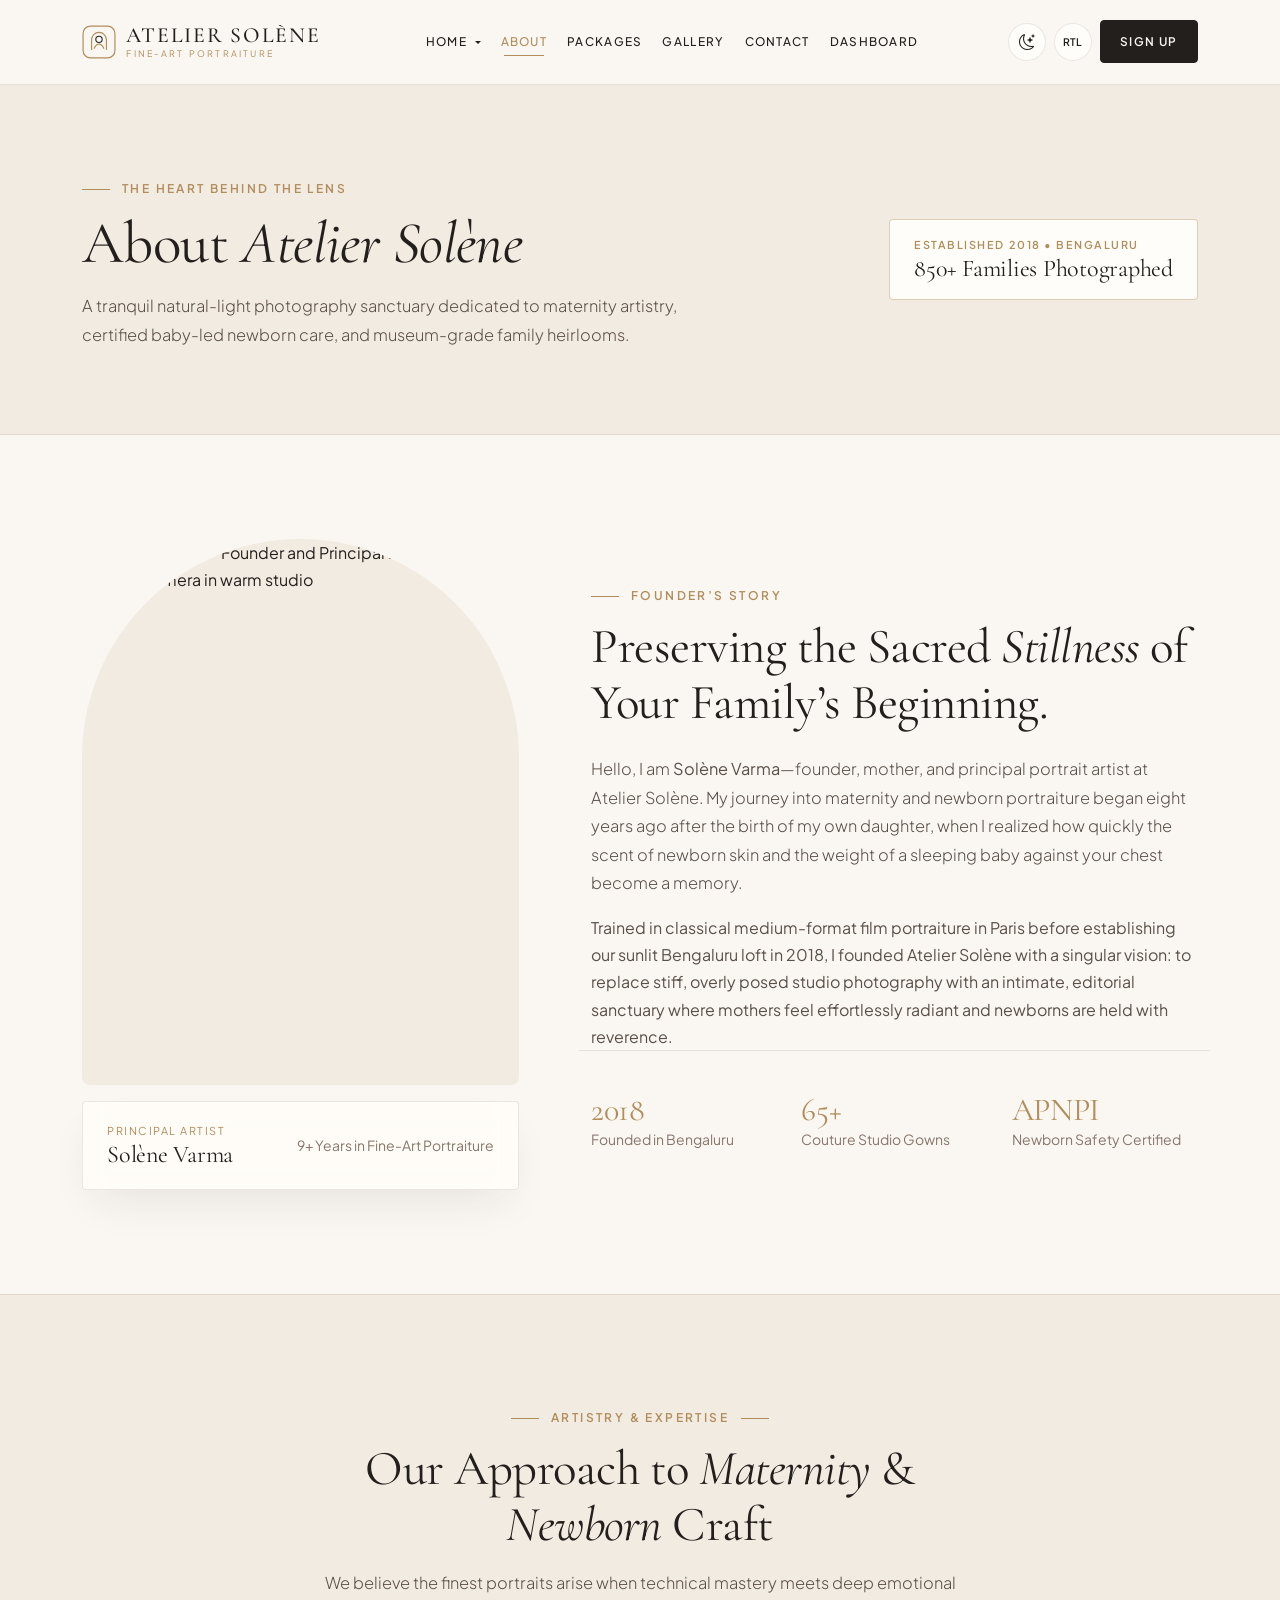
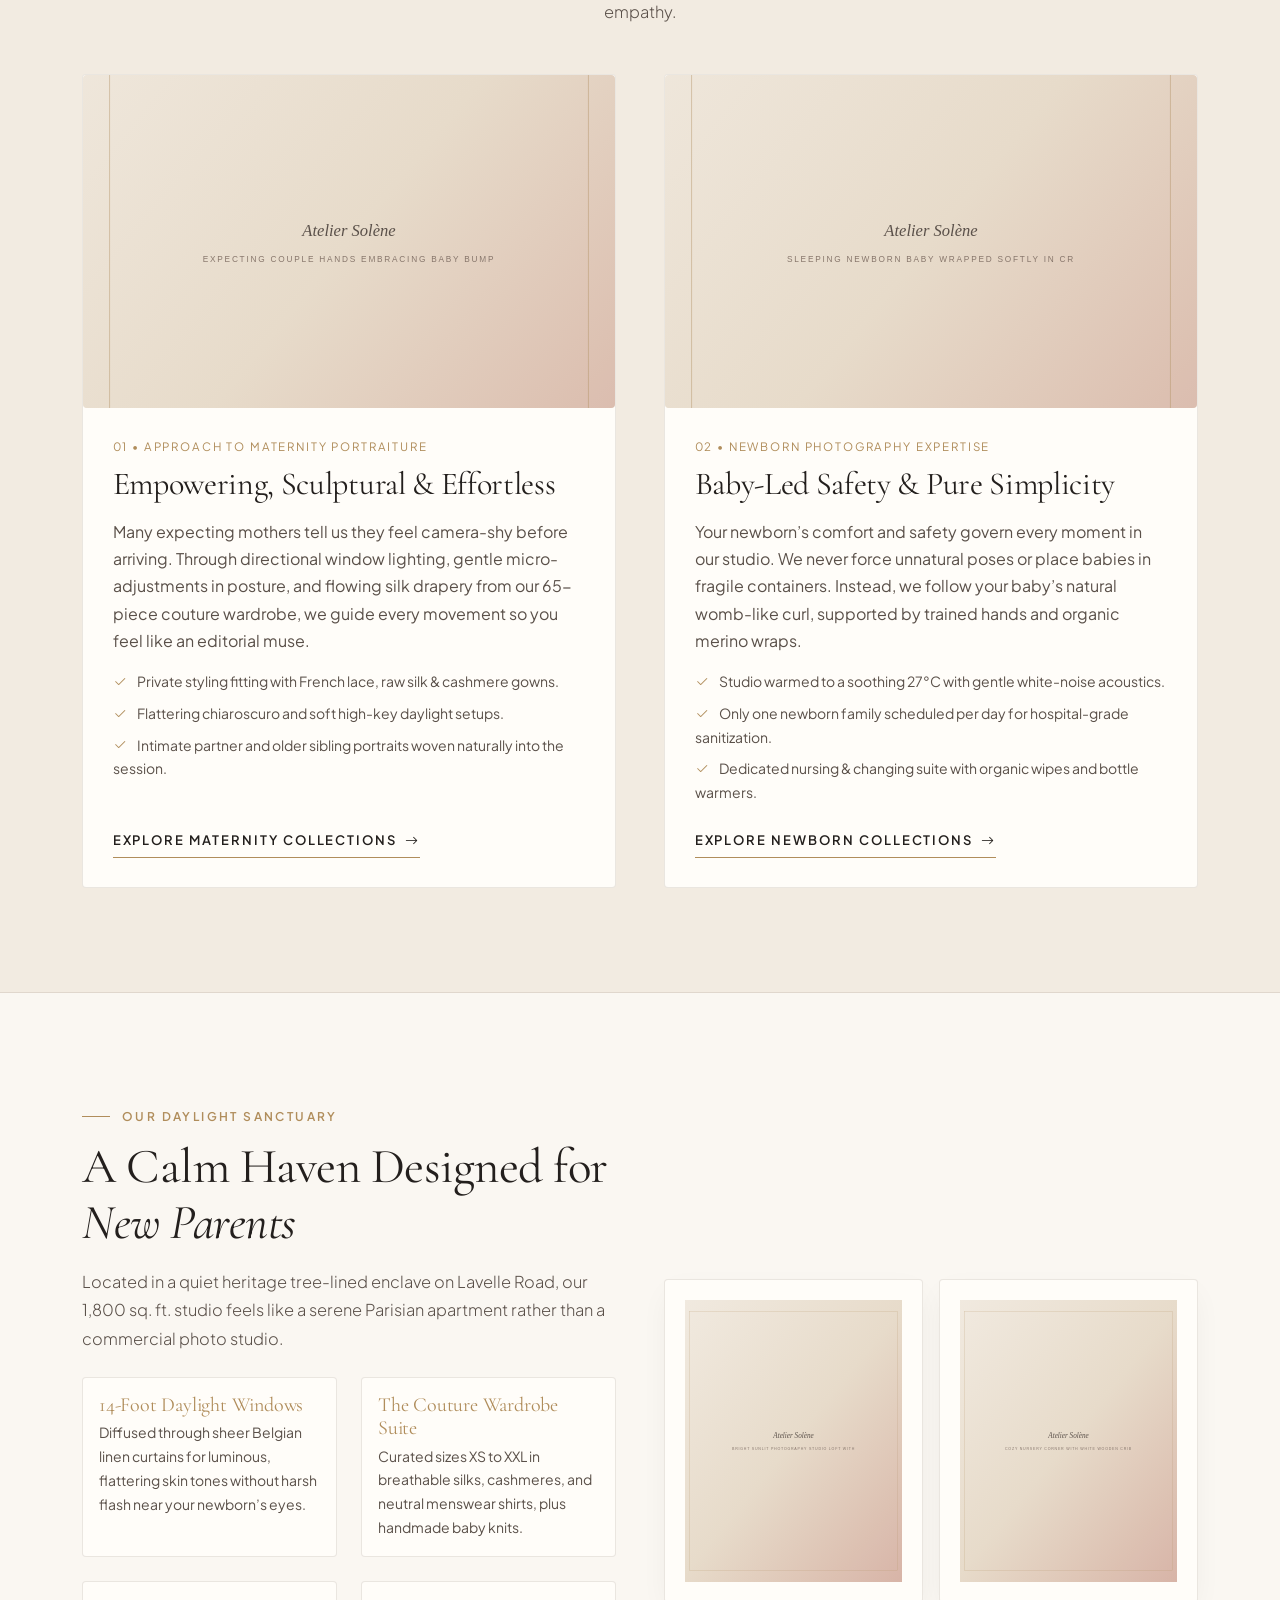
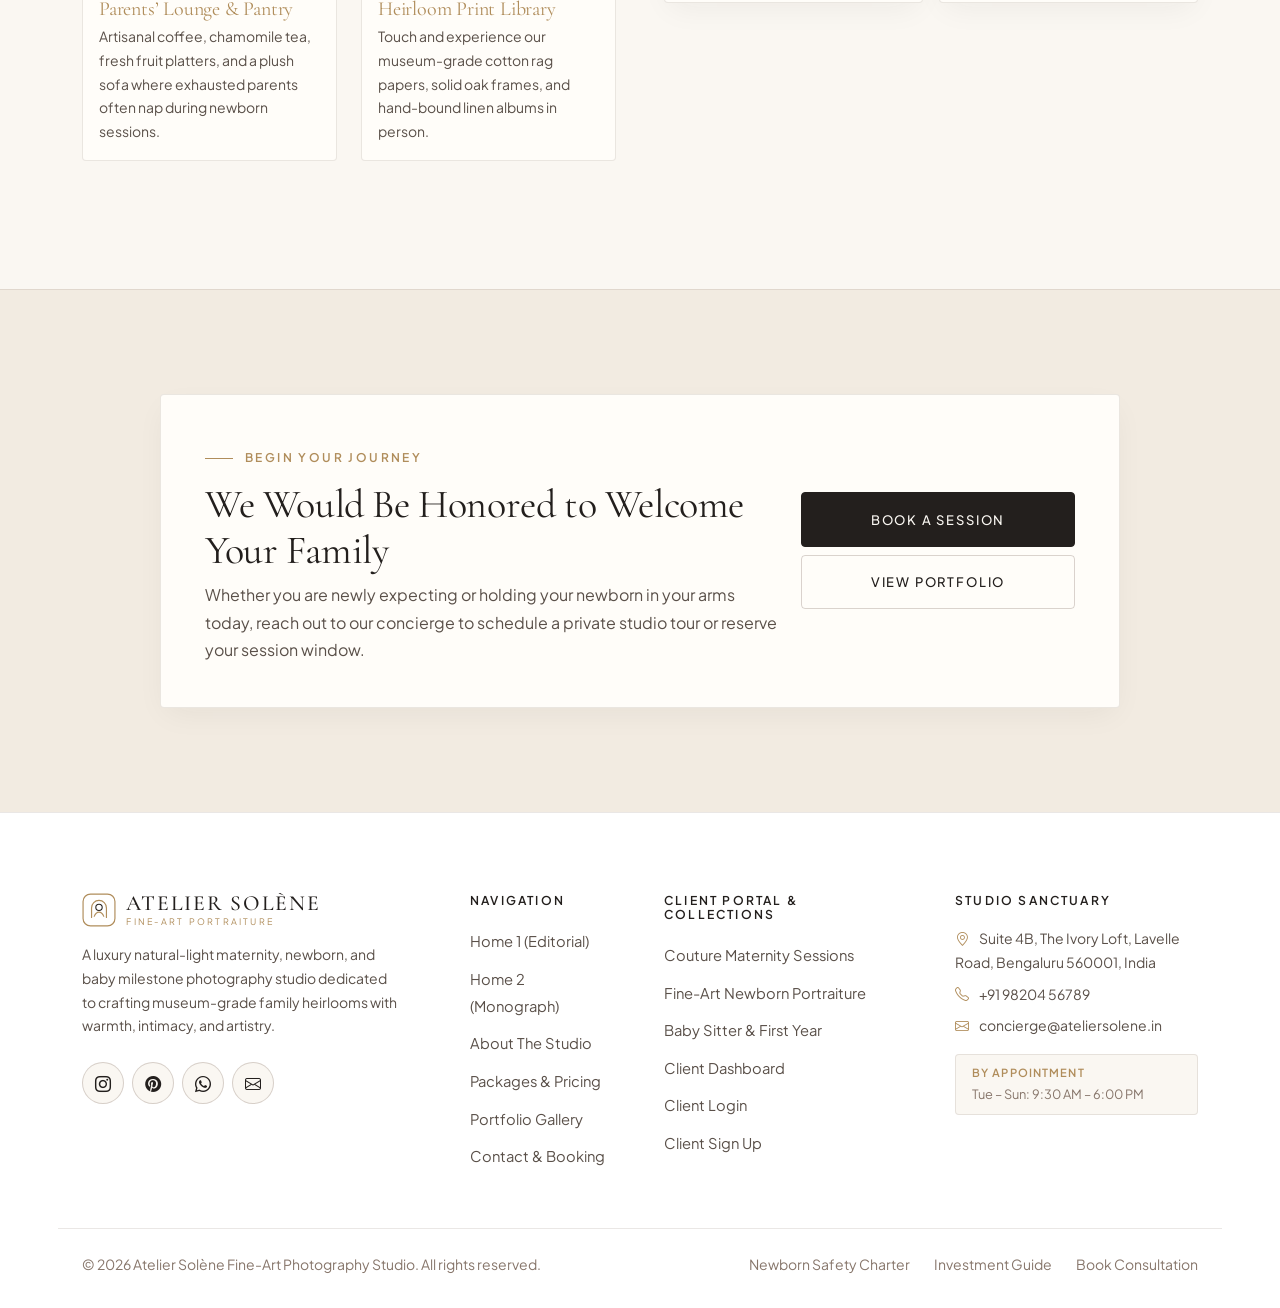
==== commit 5283206c: "Your commit message" ====
--- a/about.html
+++ b/about.html
@@ -137,7 +137,7 @@
           <div class="col-lg-5 gsap-reveal">
             <div class="position-relative">
               <div class="photo-frame frame-arch ratio-portrait">
-                <img src="https://images.pexels.com/photos/30752538/pexels-photo-30752538.jpeg?auto=compress&cs=tinysrgb&w=1000" alt="Solène Varma — Founder and Principal Photographer holding vintage camera in studio">
+                <img src="https://images.pexels.com/photos/16135646/pexels-photo-16135646.jpeg?auto=compress&cs=tinysrgb&w=1000" alt="Solène Varma — Founder and Principal Photographer holding camera in warm studio">
               </div>
               <div class="editorial-badge mt-3 d-flex align-items-center justify-content-between">
                 <div>
@@ -193,11 +193,11 @@
           </p>
         </div>
 
-        <div class="row g-5 align-items-stretch">
-          <div class="col-lg-6 gsap-reveal">
+        <div class="row g-4 g-xl-5 align-items-stretch justify-content-center">
+          <div class="col-md-6 gsap-reveal">
             <div class="showcase-card h-100 d-flex flex-column">
               <div class="photo-frame ratio-landscape">
-                <img src="https://images.pexels.com/photos/27756196/pexels-photo-27756196.jpeg?auto=compress&cs=tinysrgb&w=1000" alt="Expecting mother standing in soft natural window light" loading="lazy">
+                <img src="https://images.pexels.com/photos/3013668/pexels-photo-3013668.jpeg?auto=compress&cs=tinysrgb&w=1000" alt="Expecting couple hands embracing baby bump in warm natural daylight" loading="lazy">
               </div>
               <div class="showcase-card-body flex-grow-1 d-flex flex-column justify-content-between">
                 <div>
@@ -220,10 +220,10 @@
             </div>
           </div>
 
-          <div class="col-lg-6 gsap-reveal">
+          <div class="col-md-6 gsap-reveal">
             <div class="showcase-card h-100 d-flex flex-column">
               <div class="photo-frame ratio-landscape">
-                <img src="https://images.pexels.com/photos/30327344/pexels-photo-30327344.jpeg?auto=compress&cs=tinysrgb&w=1000" alt="Delicate newborn baby feet wrapped in soft neutral knit blanket" loading="lazy">
+                <img src="https://images.pexels.com/photos/18649613/pexels-photo-18649613.jpeg?auto=compress&cs=tinysrgb&w=1000" alt="Sleeping newborn baby wrapped softly in cream knit blanket" loading="lazy">
               </div>
               <div class="showcase-card-body flex-grow-1 d-flex flex-column justify-content-between">
                 <div>
@@ -255,7 +255,7 @@
     <section class="section-py-lg bg-ivory">
       <div class="container">
         <div class="row align-items-center g-5">
-          <div class="col-lg-6 gsap-reveal">
+          <div class="col-12 col-xl-6 gsap-reveal">
             <span class="eyebrow">Our Daylight Sanctuary</span>
             <h2 class="section-title">
               A Calm Haven Designed for <em>New Parents</em>
@@ -300,19 +300,16 @@
             </div>
           </div>
 
-          <div class="col-lg-6 gsap-reveal">
-            <div class="row g-3">
-              <div class="col-7">
-                <div class="photo-frame frame-museum ratio-tall">
-                  <img src="https://images.pexels.com/photos/29012619/pexels-photo-29012619.jpeg?auto=compress&cs=tinysrgb&w=900" alt="Bright sunlit photography studio loft with soft white interiors" loading="lazy">
-                </div>
-              </div>
-              <div class="col-5 d-flex flex-column justify-content-between gap-3">
-                <div class="photo-frame ratio-square">
-                  <img src="https://images.pexels.com/photos/11116578/pexels-photo-11116578.jpeg?auto=compress&cs=tinysrgb&w=600" alt="Cozy nursery corner with white wooden crib in natural light" loading="lazy">
-                </div>
-                <div class="photo-frame ratio-portrait">
-                  <img src="https://images.pexels.com/photos/8082565/pexels-photo-8082565.jpeg?auto=compress&cs=tinysrgb&w=600" alt="Sheer white curtains diffusing natural daylight in studio" loading="lazy">
+          <div class="col-12 col-xl-6 gsap-reveal">
+            <div class="row g-3 justify-content-center">
+              <div class="col-6">
+                <div class="photo-frame frame-museum ratio-portrait">
+                  <img src="https://images.pexels.com/photos/29012619/pexels-photo-29012619.jpeg?auto=compress&cs=tinysrgb&w=900" alt="Bright sunlit photography studio loft with soft white curtains" loading="lazy">
+                </div>
+              </div>
+              <div class="col-6">
+                <div class="photo-frame frame-museum ratio-portrait">
+                  <img src="https://images.pexels.com/photos/11116578/pexels-photo-11116578.jpeg?auto=compress&cs=tinysrgb&w=900" alt="Cozy nursery corner with white wooden crib in natural light" loading="lazy">
                 </div>
               </div>
             </div>
--- a/assets/css/style.css
+++ b/assets/css/style.css
@@ -1099,14 +1099,20 @@
 }
 
 .package-ribbon {
-  background-color: var(--accent-gold);
+  position: absolute;
+  top: 0;
+  left: 0;
+  right: 0;
+  z-index: 3;
+  background-color: rgba(176, 141, 91, 0.94);
+  backdrop-filter: blur(4px);
   color: #FFFDF9;
   font-size: 0.7rem;
   font-weight: 600;
   text-transform: uppercase;
   letter-spacing: 0.18em;
   text-align: center;
-  padding: 0.45rem 1rem;
+  padding: 0.42rem 1rem;
 }
 
 .package-card-img {
@@ -1684,7 +1690,7 @@
   display: block;
 }
 
-@media (max-width: 991.98px) {
+@media (max-width: 1199.98px) {
   .dashboard-sidebar {
     transform: translateX(-100%);
   }
@@ -1697,7 +1703,7 @@
   .dashboard-main {
     margin-left: 0;
     margin-right: 0;
-    padding: 1.25rem 1rem 3rem;
+    padding: 1.25rem 1.5rem 3rem;
   }
   [dir="rtl"] .dashboard-main {
     margin-right: 0;
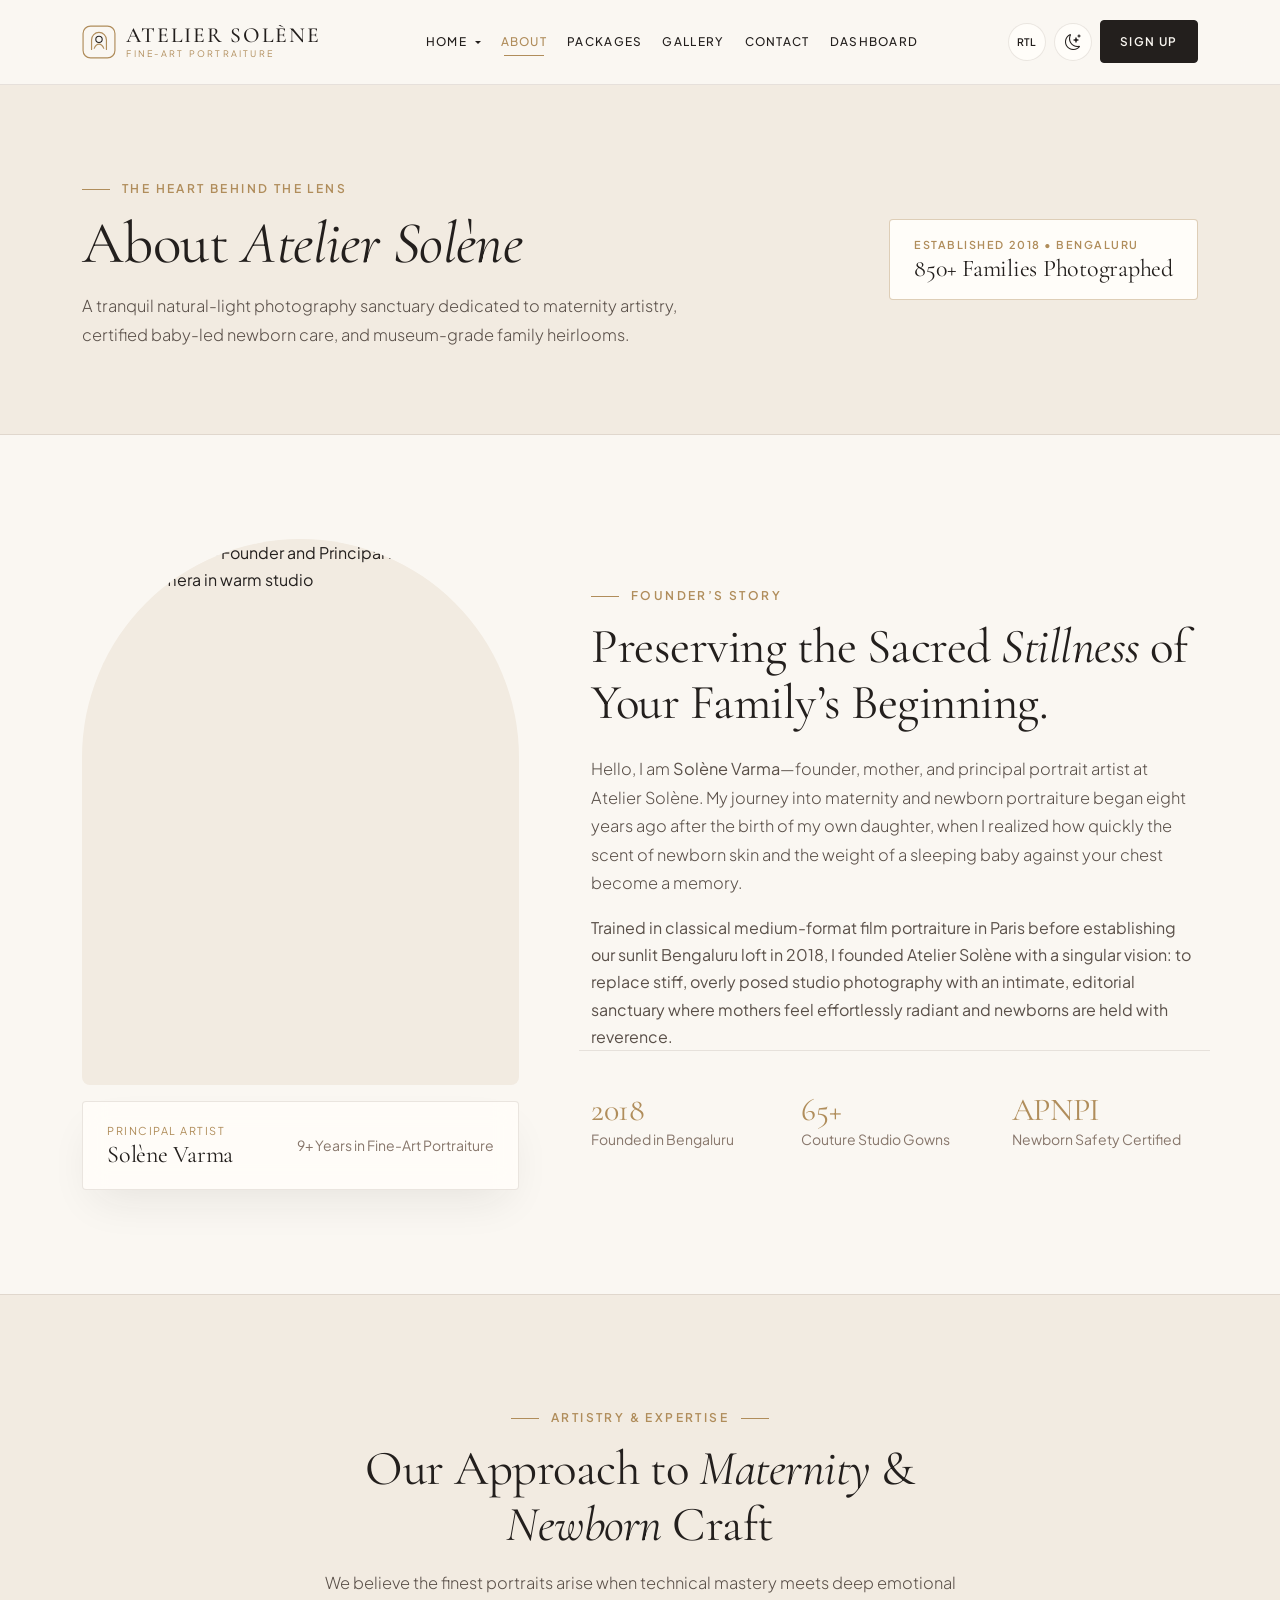
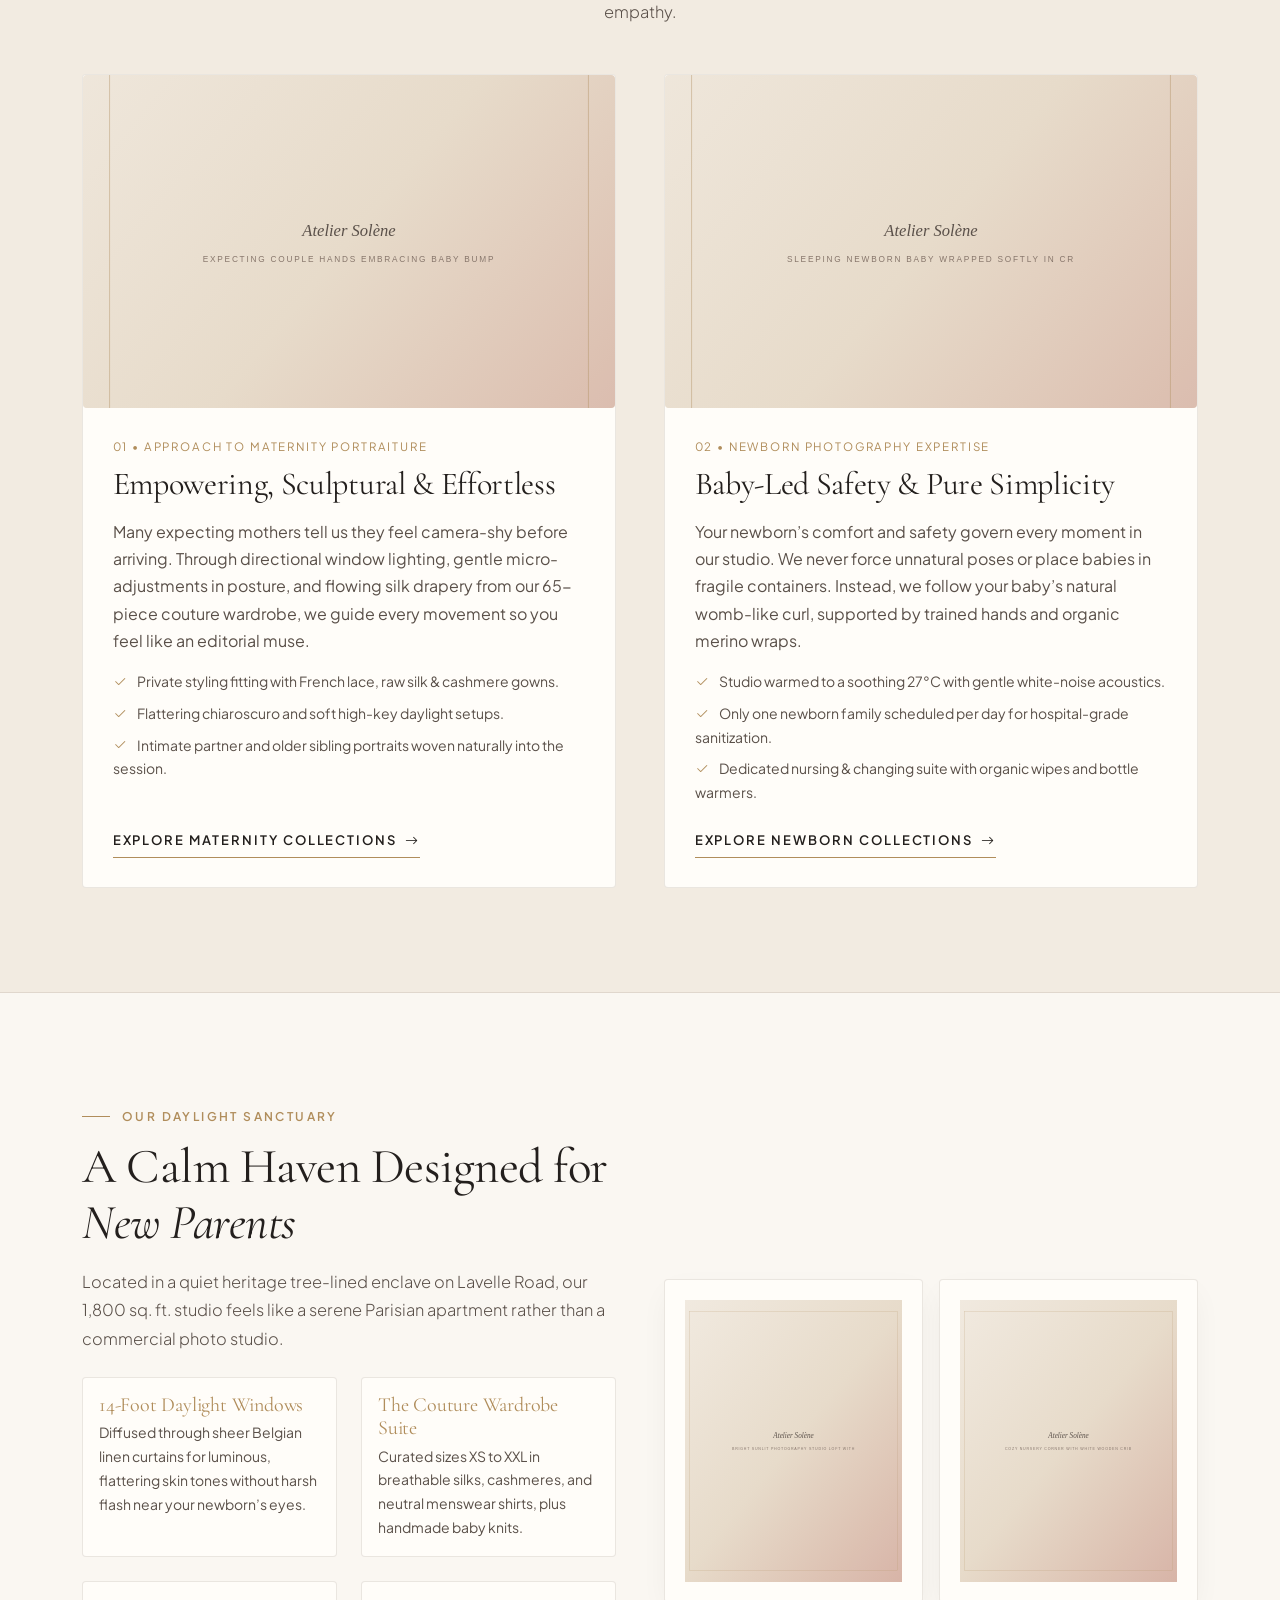
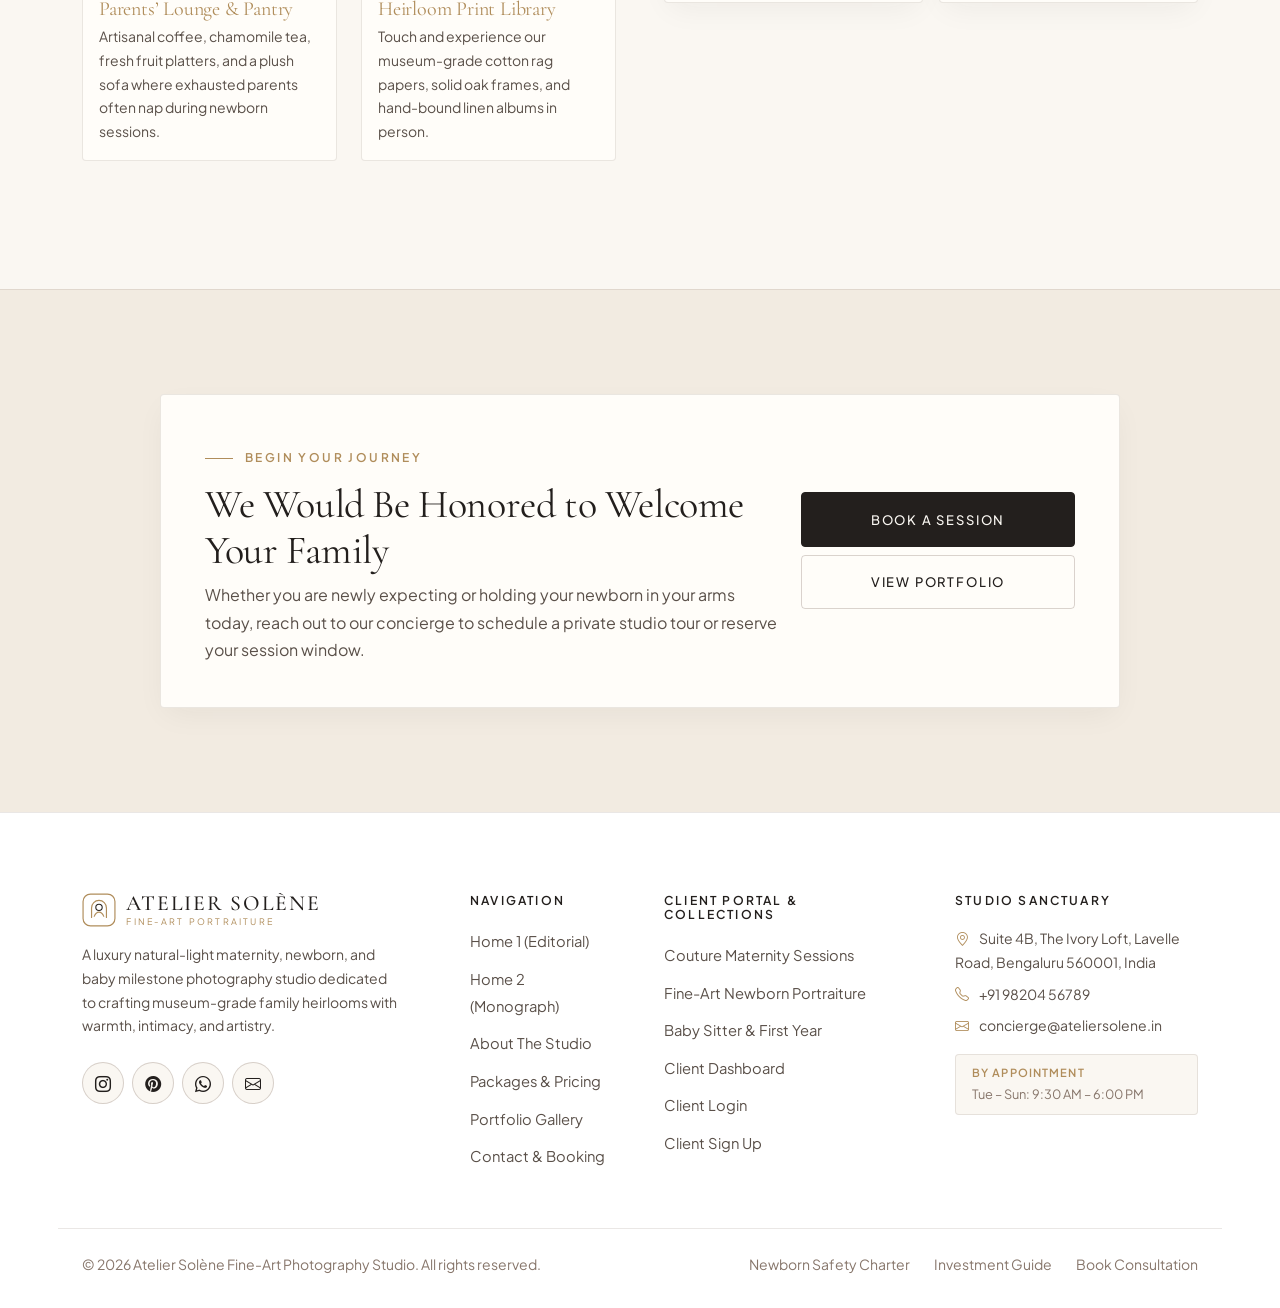
==== commit 9122347a: "Your commit message" ====
--- a/about.html
+++ b/about.html
@@ -40,15 +40,10 @@
           </span>
         </a>
 
-        <div class="d-flex align-items-center gap-2 d-xl-none">
-          <button type="button" class="theme-toggle-btn" aria-label="Toggle theme">
-            <i class="bi bi-moon-stars"></i>
-          </button>
-          <button type="button" class="rtl-toggle-btn" aria-label="Toggle RTL layout">RTL</button>
-          <button class="navbar-toggler" type="button" data-bs-toggle="collapse" data-bs-target="#studioNavbarCollapse" aria-controls="studioNavbarCollapse" aria-expanded="false" aria-label="Toggle navigation">
-            <i class="bi bi-list fs-4"></i>
-          </button>
-        </div>
+        <!-- Mobile Menu Toggle Button to Right Corner (All buttons moved inside menu page) -->
+        <button class="navbar-toggler ms-auto" type="button" data-bs-toggle="collapse" data-bs-target="#studioNavbarCollapse" aria-controls="studioNavbarCollapse" aria-expanded="false" aria-label="Toggle navigation">
+          <i class="bi bi-list fs-4"></i>
+        </button>
 
         <div class="collapse navbar-collapse" id="studioNavbarCollapse">
           <ul class="navbar-nav mx-auto">
@@ -89,10 +84,19 @@
           </ul>
 
           <div class="navbar-actions">
-            <button type="button" class="theme-toggle-btn d-none d-xl-inline-flex" aria-label="Toggle light or dark theme">
+            <div class="d-flex align-items-center justify-content-between w-100 pb-2 border-bottom d-xl-none" style="border-color: var(--border-subtle) !important;">
+              <span class="small text-muted-luxury">Preferences &amp; Mode</span>
+              <div class="d-flex align-items-center gap-2">
+                <button type="button" class="rtl-toggle-btn" aria-label="Toggle RTL layout" title="Toggle RTL layout">RTL</button>
+                <button type="button" class="theme-toggle-btn" aria-label="Toggle light or dark theme" title="Toggle theme">
+                  <i class="bi bi-moon-stars"></i>
+                </button>
+              </div>
+            </div>
+            <button type="button" class="rtl-toggle-btn d-none d-xl-inline-flex" aria-label="Toggle RTL layout" title="Toggle RTL layout">RTL</button>
+            <button type="button" class="theme-toggle-btn d-none d-xl-inline-flex" aria-label="Toggle light or dark theme" title="Toggle theme">
               <i class="bi bi-moon-stars"></i>
             </button>
-            <button type="button" class="rtl-toggle-btn d-none d-xl-inline-flex" aria-label="Toggle RTL layout">RTL</button>
             <a href="signup.html" class="btn-nav-book">
               Sign Up
             </a>
--- a/assets/css/style.css
+++ b/assets/css/style.css
@@ -714,9 +714,11 @@
 
   .navbar-actions {
     margin-top: 1rem;
-    padding-top: 0.75rem;
-    flex-wrap: wrap;
-    justify-content: space-between;
+    padding-top: 0.85rem;
+    border-top: 1px solid var(--border-subtle);
+    display: flex;
+    flex-direction: column;
+    gap: 0.65rem;
     width: 100%;
   }
 
@@ -725,7 +727,7 @@
     text-align: center;
     justify-content: center;
     padding: 0.85rem 1rem;
-    margin-top: 0.5rem;
+    margin-top: 0.25rem;
   }
 }
 
@@ -985,6 +987,15 @@
   color: var(--accent-gold);
   opacity: 0.45;
   margin-bottom: 0.75rem;
+}
+
+.rating-stars {
+  display: flex;
+  align-items: center;
+  gap: 0.35rem;
+  font-size: 0.95rem;
+  color: var(--accent-gold);
+  margin-bottom: 0.85rem;
 }
 
 .client-avatar {
@@ -1134,6 +1145,15 @@
   flex-direction: column;
 }
 
+.package-card-desc {
+  min-height: 3.4rem;
+}
+
+.package-price-wrap {
+  margin-top: 0.25rem;
+  margin-bottom: 0.25rem;
+}
+
 .package-price {
   font-family: var(--font-serif);
   font-size: 2.5rem;
@@ -1143,7 +1163,7 @@
 }
 
 .package-deliverables {
-  margin: 1.35rem 0 1.75rem;
+  margin: 1.25rem 0 1.5rem;
   padding-top: 1.25rem;
   border-top: 1px solid var(--border-subtle);
   flex-grow: 1;
@@ -1158,12 +1178,22 @@
   margin-bottom: 0.7rem;
 }
 
+@media (min-width: 768px) {
+  .package-deliverables li {
+    min-height: 2.75rem;
+  }
+}
+
 .package-deliverables li i {
   color: var(--accent-gold);
   margin-top: 0.28rem;
   flex-shrink: 0;
 }
 
+.package-tier-card .btn-luxury {
+  margin-top: auto;
+}
+
 .addon-item {
   background-color: var(--bg-surface);
   border: 1px solid var(--border-subtle);
@@ -1173,11 +1203,31 @@
   justify-content: space-between;
   align-items: center;
   gap: 1rem;
+  height: 100%;
   transition: border-color var(--transition-base);
 }
 
 .addon-item:hover {
   border-color: var(--accent-gold);
+}
+
+#bespoke-addons .col-md-6 {
+  display: flex;
+  flex-direction: column;
+}
+
+.section-header-badge {
+  white-space: normal !important;
+  text-wrap: balance;
+  line-height: 1.45;
+  display: inline-flex;
+  align-items: center;
+  text-align: left;
+  max-width: 100%;
+}
+
+[dir="rtl"] .section-header-badge {
+  text-align: right;
 }
 
 /* ==========================================================================
@@ -1243,14 +1293,38 @@
 .gallery-caption-overlay {
   position: absolute;
   inset: 0;
-  background: linear-gradient(to top, rgba(20, 18, 16, 0.82) 0%, rgba(20, 18, 16, 0.15) 55%, transparent 100%);
+  background: linear-gradient(to top, rgba(12, 10, 8, 0.96) 0%, rgba(14, 12, 10, 0.78) 45%, rgba(18, 16, 14, 0.25) 75%, transparent 100%);
   display: flex;
   flex-direction: column;
   justify-content: flex-end;
   padding: 1.65rem;
-  color: #FAF7F2;
+  color: #FFFFFF;
+  text-shadow: 0 1px 4px rgba(0, 0, 0, 0.9), 0 2px 10px rgba(0, 0, 0, 0.75);
   opacity: 0;
   transition: opacity var(--transition-base);
+}
+
+.gallery-caption-overlay .text-gold {
+  color: #F8E5C4 !important;
+  text-shadow: 0 1px 3px rgba(0, 0, 0, 0.95);
+  font-weight: 600;
+  background: rgba(0, 0, 0, 0.55);
+  backdrop-filter: blur(4px);
+  padding: 3px 9px;
+  border-radius: 4px;
+  display: inline-block;
+  width: fit-content;
+  border: 1px solid rgba(248, 229, 196, 0.3);
+}
+
+.gallery-caption-overlay h2 {
+  text-shadow: 0 1px 4px rgba(0, 0, 0, 0.95), 0 2px 8px rgba(0, 0, 0, 0.8);
+}
+
+.gallery-caption-overlay .opacity-75 {
+  opacity: 0.95 !important;
+  color: #F2EDE4;
+  text-shadow: 0 1px 3px rgba(0, 0, 0, 0.95);
 }
 
 .gallery-card:hover .gallery-caption-overlay,
@@ -1262,7 +1336,7 @@
   .gallery-caption-overlay {
     opacity: 1;
     padding: 1.15rem;
-    background: linear-gradient(to top, rgba(20, 18, 16, 0.78) 0%, transparent 65%);
+    background: linear-gradient(to top, rgba(12, 10, 8, 0.94) 0%, rgba(14, 12, 10, 0.7) 50%, transparent 80%);
   }
 }
 
@@ -1481,6 +1555,40 @@
   background-color: var(--bg-secondary);
   background-image: radial-gradient(circle at top right, var(--accent-rose-soft), transparent 45%),
                     radial-gradient(circle at bottom left, var(--accent-gold-soft), transparent 45%);
+  position: relative;
+}
+
+.auth-top-controls {
+  position: fixed;
+  top: 1.5rem;
+  right: 1.5rem;
+  z-index: 1050;
+  display: flex;
+  align-items: center;
+  gap: 0.65rem;
+}
+
+[dir="rtl"] .auth-top-controls {
+  right: auto;
+  left: 1.5rem;
+}
+
+@media (max-width: 575.98px) {
+  .auth-top-controls {
+    top: 1rem;
+    right: 1rem;
+  }
+  [dir="rtl"] .auth-top-controls {
+    right: auto;
+    left: 1rem;
+  }
+}
+
+.form-label-aligned {
+  min-height: 2.75rem;
+  display: flex;
+  align-items: flex-end;
+  margin-bottom: 0.5rem;
 }
 
 .auth-standalone-card {
